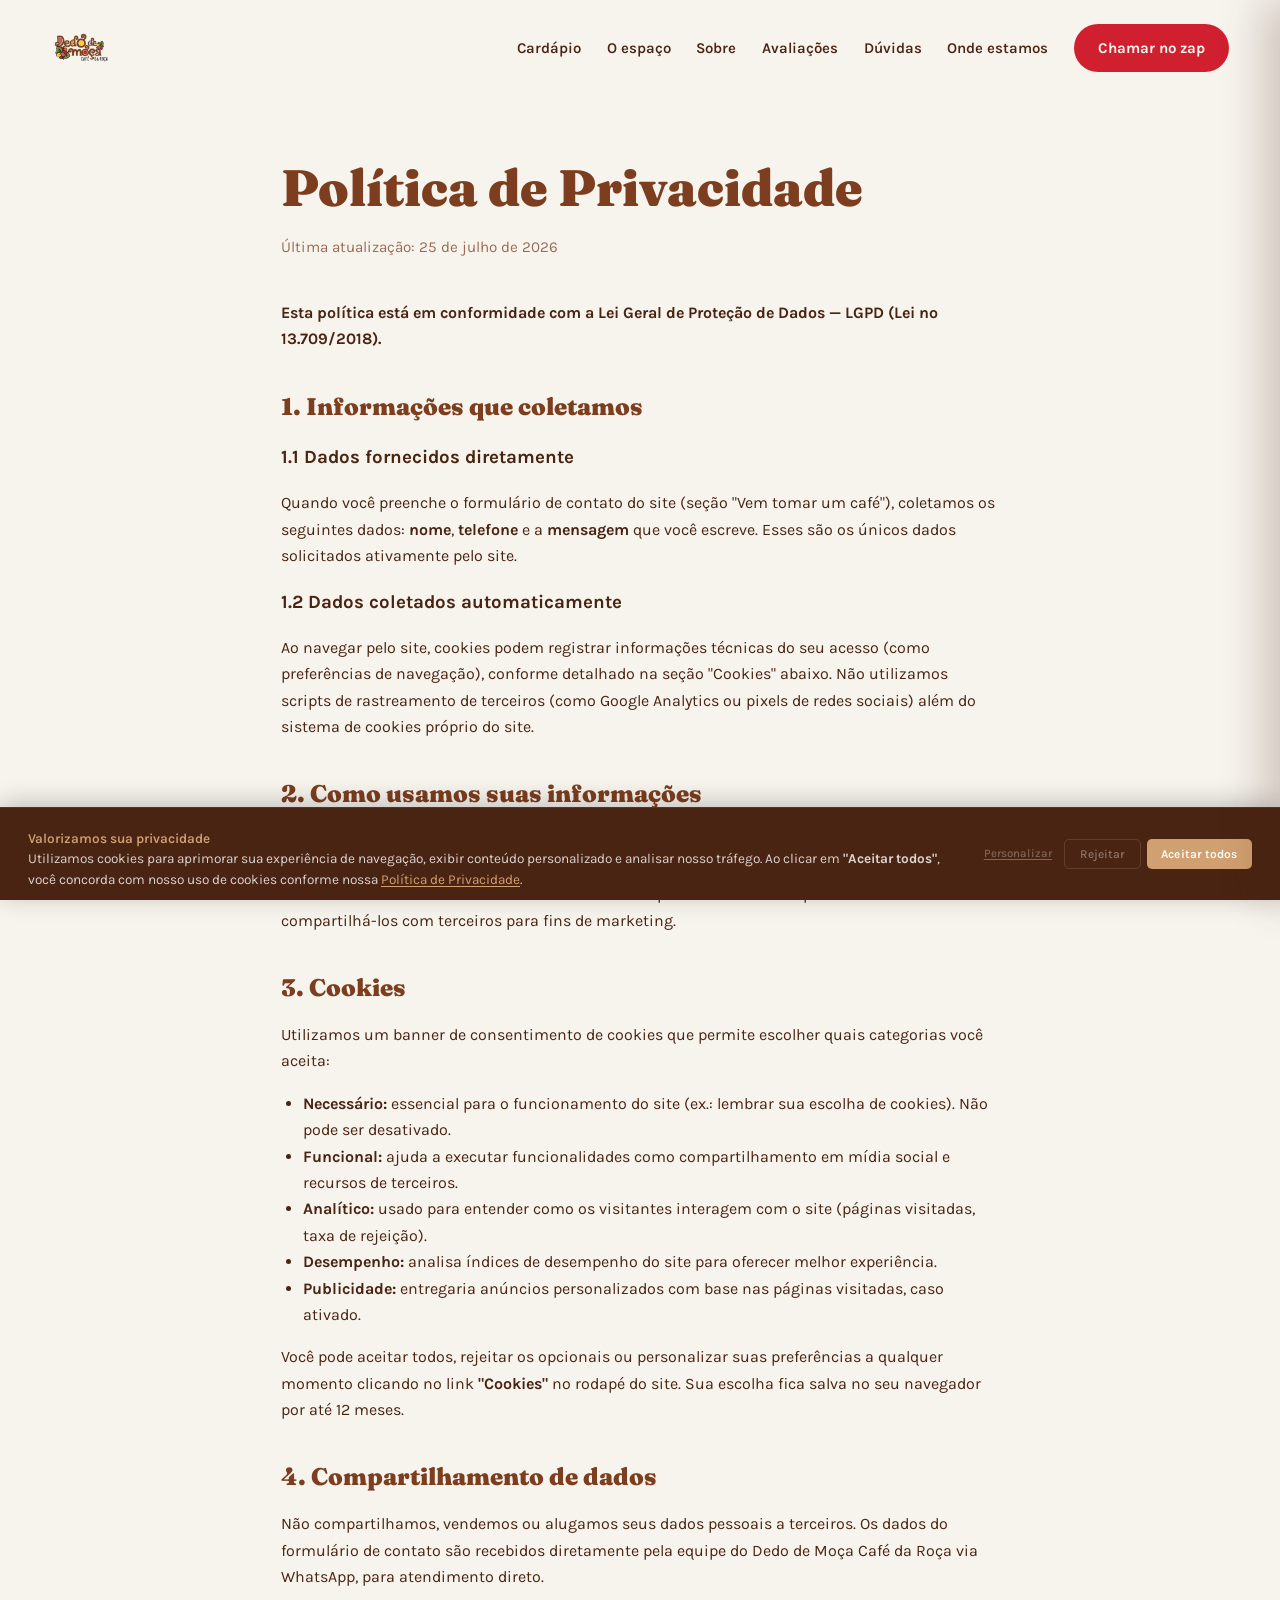
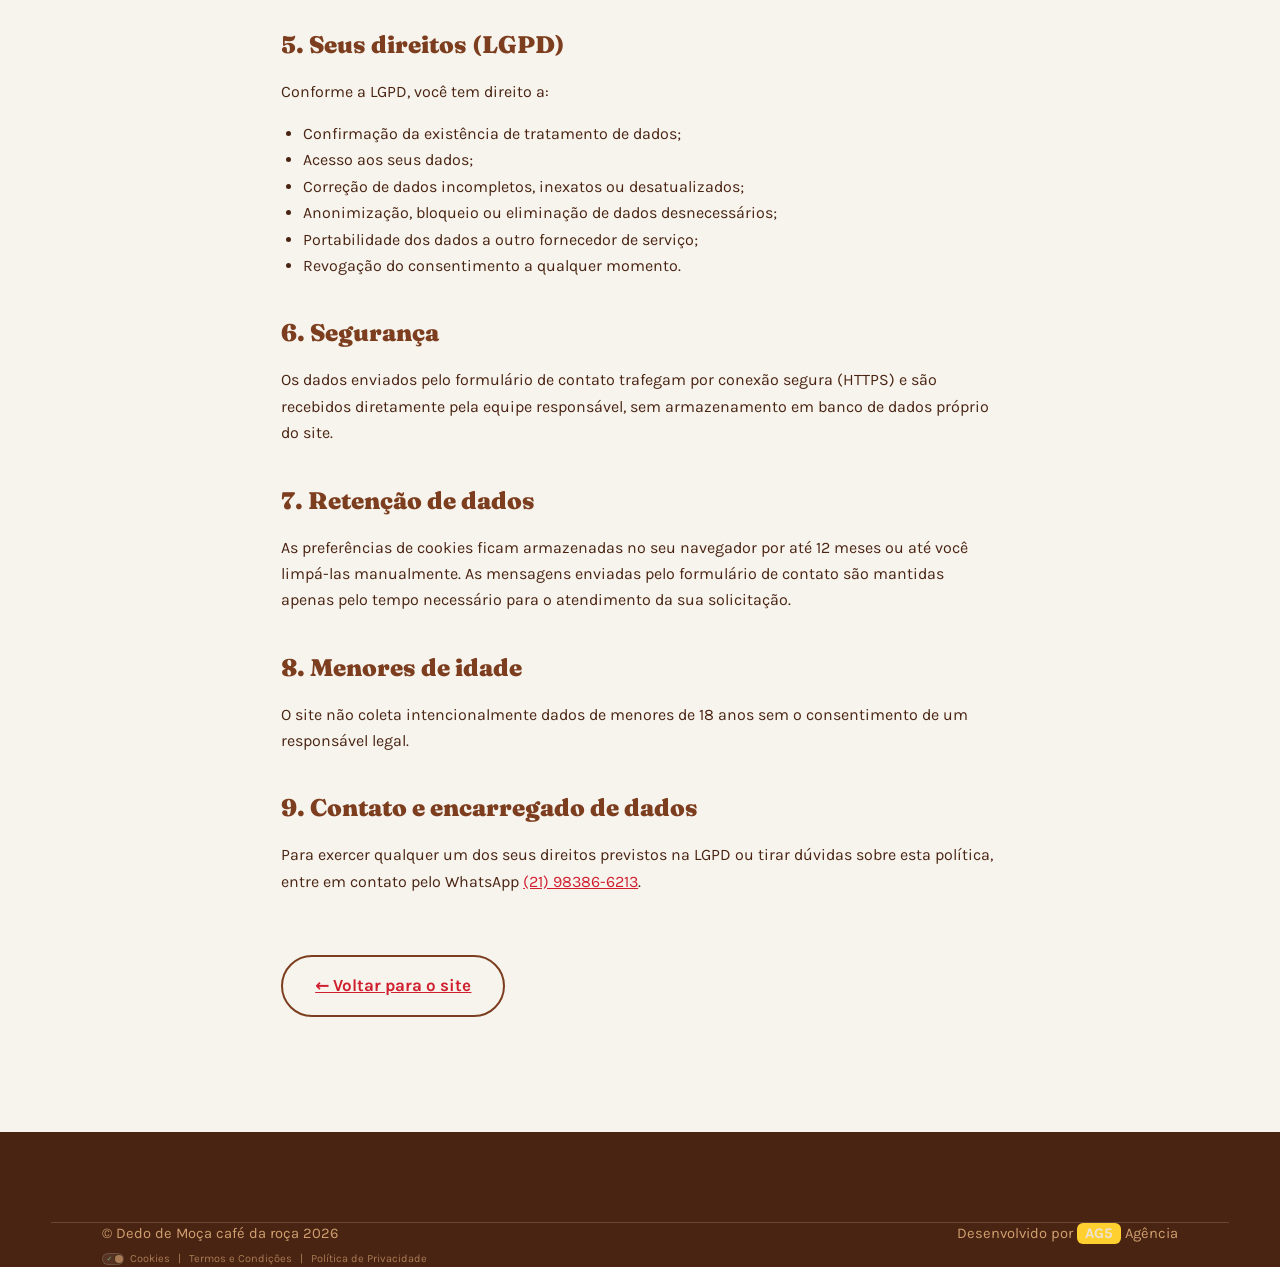
==== politica-de-privacidade.html @ 10dc5d1a "Adicionar cookie banner, paginas legais, ajustar rodape e mensagens WhatsApp - Cookie banner LGPD (c" ====
<!DOCTYPE html>
<html lang="pt-BR">
<head>
<meta charset="utf-8" />
<meta name="viewport" content="width=device-width, initial-scale=1" />
<title>Política de Privacidade — Dedo de Moça Café da Roça</title>
<meta name="description" content="Política de privacidade e uso de cookies do site do Dedo de Moça Café da Roça." />
<meta name="robots" content="noindex, follow" />
<link rel="icon" href="assets/favicon-dedo-de-moca.ico" />
<link rel="preconnect" href="https://fonts.googleapis.com" />
<link rel="preconnect" href="https://fonts.gstatic.com" crossorigin />
<link href="https://fonts.googleapis.com/css2?family=Fraunces:opsz,wght@9..144,600;9..144,900&family=Karla:wght@400;600;700&family=Caprasimo&display=swap" rel="stylesheet" />
<link rel="stylesheet" href="style.css" />
<link rel="stylesheet" href="cookie-banner.css" />
<style>
  .legal{max-width:820px;margin:0 auto;padding:150px var(--sec-x) var(--sec-y)}
  .legal h1{font-family:var(--font-tit);font-weight:900;font-size:clamp(2.2rem,4vw,3.2rem);color:var(--marrom-cacau);margin:0 0 8px}
  .legal .legal__atualizado{font-size:.95rem;color:var(--marrom-cacau);opacity:.75;margin:0 0 40px}
  .legal h2{font-family:var(--font-tit);font-weight:900;font-size:1.5rem;color:var(--marrom-cacau);margin:36px 0 12px}
  .legal p,.legal li{font-size:1rem;line-height:1.65;color:var(--marrom-escuro)}
  .legal ul{padding-left:22px;margin:12px 0}
  .legal a{color:var(--vermelho-cereja);text-decoration:underline}
  .legal__voltar{display:inline-block;margin-top:44px}
</style>
</head>
<body>

<header class="nav" id="nav">
  <a class="nav__logo" href="index.html#inicio"><img src="assets/logo-dedo-de-moca-desktop.webp" alt="Dedo de Moça Café da Roça" id="navLogo" /></a>
  <nav class="nav__right">
    <div class="nav__links" id="navLinks">
      <a href="index.html#cardapio">Cardápio</a>
      <a href="index.html#espaco">O espaço</a>
      <a href="index.html#sobre">Sobre</a>
      <a href="index.html#avaliacoes">Avaliações</a>
      <a href="index.html#faq">Dúvidas</a>
      <a href="index.html#localizacao">Onde estamos</a>
    </div>
    <a class="btn btn--primary btn--sm" href="https://wa.me/5521983866213?text=Ol%C3%A1%2C%20vim%20atrav%C3%A9s%20do%20site%20e%20gostaria%20de%20fazer%20uma%20reserva%20ou%20tirar%20uma%20d%C3%BAvida." target="_blank" rel="noopener">Chamar no zap</a>
    <button class="burger" id="burger" type="button" aria-label="Abrir menu" aria-expanded="false" aria-controls="mobileMenu"><span></span></button>
  </nav>
</header>

<main class="legal">
  <h1>Política de Privacidade</h1>
  <p class="legal__atualizado">Última atualização: 25 de julho de 2026</p>
  <p><strong>Esta política está em conformidade com a Lei Geral de Proteção de Dados — LGPD (Lei nº 13.709/2018).</strong></p>

  <section>
    <h2>1. Informações que coletamos</h2>
    <h3>1.1 Dados fornecidos diretamente</h3>
    <p>Quando você preenche o formulário de contato do site (seção "Vem tomar um café"), coletamos os seguintes dados: <strong>nome</strong>, <strong>telefone</strong> e a <strong>mensagem</strong> que você escreve. Esses são os únicos dados solicitados ativamente pelo site.</p>
    <h3>1.2 Dados coletados automaticamente</h3>
    <p>Ao navegar pelo site, cookies podem registrar informações técnicas do seu acesso (como preferências de navegação), conforme detalhado na seção "Cookies" abaixo. Não utilizamos scripts de rastreamento de terceiros (como Google Analytics ou pixels de redes sociais) além do sistema de cookies próprio do site.</p>
  </section>

  <section>
    <h2>2. Como usamos suas informações</h2>
    <p>Os dados do formulário de contato são usados exclusivamente para responder à sua solicitação pelo WhatsApp — por exemplo, para confirmar reservas de grupo, tirar dúvidas sobre o cardápio ou o funcionamento da casa. Não usamos seus dados para enviar e-mails promocionais ou compartilhá-los com terceiros para fins de marketing.</p>
  </section>

  <section>
    <h2>3. Cookies</h2>
    <p>Utilizamos um banner de consentimento de cookies que permite escolher quais categorias você aceita:</p>
    <ul>
      <li><strong>Necessário:</strong> essencial para o funcionamento do site (ex.: lembrar sua escolha de cookies). Não pode ser desativado.</li>
      <li><strong>Funcional:</strong> ajuda a executar funcionalidades como compartilhamento em mídia social e recursos de terceiros.</li>
      <li><strong>Analítico:</strong> usado para entender como os visitantes interagem com o site (páginas visitadas, taxa de rejeição).</li>
      <li><strong>Desempenho:</strong> analisa índices de desempenho do site para oferecer melhor experiência.</li>
      <li><strong>Publicidade:</strong> entregaria anúncios personalizados com base nas páginas visitadas, caso ativado.</li>
    </ul>
    <p>Você pode aceitar todos, rejeitar os opcionais ou personalizar suas preferências a qualquer momento clicando no link <strong>"Cookies"</strong> no rodapé do site. Sua escolha fica salva no seu navegador por até 12 meses.</p>
  </section>

  <section>
    <h2>4. Compartilhamento de dados</h2>
    <p>Não compartilhamos, vendemos ou alugamos seus dados pessoais a terceiros. Os dados do formulário de contato são recebidos diretamente pela equipe do Dedo de Moça Café da Roça via WhatsApp, para atendimento direto.</p>
  </section>

  <section>
    <h2>5. Seus direitos (LGPD)</h2>
    <p>Conforme a LGPD, você tem direito a:</p>
    <ul>
      <li>Confirmação da existência de tratamento de dados;</li>
      <li>Acesso aos seus dados;</li>
      <li>Correção de dados incompletos, inexatos ou desatualizados;</li>
      <li>Anonimização, bloqueio ou eliminação de dados desnecessários;</li>
      <li>Portabilidade dos dados a outro fornecedor de serviço;</li>
      <li>Revogação do consentimento a qualquer momento.</li>
    </ul>
  </section>

  <section>
    <h2>6. Segurança</h2>
    <p>Os dados enviados pelo formulário de contato trafegam por conexão segura (HTTPS) e são recebidos diretamente pela equipe responsável, sem armazenamento em banco de dados próprio do site.</p>
  </section>

  <section>
    <h2>7. Retenção de dados</h2>
    <p>As preferências de cookies ficam armazenadas no seu navegador por até 12 meses ou até você limpá-las manualmente. As mensagens enviadas pelo formulário de contato são mantidas apenas pelo tempo necessário para o atendimento da sua solicitação.</p>
  </section>

  <section>
    <h2>8. Menores de idade</h2>
    <p>O site não coleta intencionalmente dados de menores de 18 anos sem o consentimento de um responsável legal.</p>
  </section>

  <section>
    <h2>9. Contato e encarregado de dados</h2>
    <p>Para exercer qualquer um dos seus direitos previstos na LGPD ou tirar dúvidas sobre esta política, entre em contato pelo WhatsApp <a href="https://wa.me/5521983866213?text=Ol%C3%A1%2C%20vim%20atrav%C3%A9s%20do%20site%20e%20gostaria%20de%20tirar%20uma%20d%C3%BAvida%20sobre%20a%20pol%C3%ADtica%20de%20privacidade." target="_blank" rel="noopener">(21) 98386-6213</a>.</p>
  </section>

  <a class="btn btn--ghost legal__voltar" href="index.html">← Voltar para o site</a>
</main>

<div class="drawer-overlay" id="drawerOverlay"></div>
<div class="drawer" id="mobileMenu" role="dialog" aria-modal="true" aria-label="Menu de navegação">
  <div class="drawer__head">
    <img class="drawer__logo" src="assets/logo-dedo-de-moca-desktop.webp" alt="Dedo de Moça Café da Roça" />
    <button class="drawer__close" id="drawerClose" type="button" aria-label="Fechar menu"><span></span><span></span></button>
  </div>
  <nav class="drawer__links">
    <a href="index.html#cardapio">Cardápio</a>
    <a href="index.html#espaco">O espaço</a>
    <a href="index.html#sobre">Sobre</a>
    <a href="index.html#avaliacoes">Avaliações</a>
    <a href="index.html#faq">Dúvidas</a>
    <a href="index.html#localizacao">Onde estamos</a>
  </nav>
  <a class="btn btn--primary drawer__cta" href="https://wa.me/5521983866213?text=Ol%C3%A1%2C%20vim%20atrav%C3%A9s%20do%20site%20e%20gostaria%20de%20fazer%20uma%20reserva%20ou%20tirar%20uma%20d%C3%BAvida." target="_blank" rel="noopener">Chamar no zap</a>
</div>

<footer class="rodape">
  <div class="creditos" style="max-width:1280px;margin:0 auto;padding:0 var(--sec-x)">
    <span>
      © Dedo de Moça café da roça 2026
      <div class="footer-legal-links" style="margin-top: 6px; font-size: 11px; opacity: 0.7; display:flex; align-items:center; flex-wrap:wrap;">
        <a href="#" id="ck-prefs-link" style="text-decoration:none; color:inherit; display:inline-flex; align-items:center; gap:6px;">
          <span id="cookie-toggle" class="active" style="display:inline-flex; align-items:center; width:22px; height:12px; background:rgba(255,255,255,0.1); border-radius:10px; padding:2px; border:1px solid rgba(255,255,255,0.2); position:relative; font-size:7px; font-weight:bold;">
            <span style="color:#86EFAC; margin-left:1px;">✓</span>
            <span style="color:#FCA5A5; margin-left:auto; margin-right:1px;">✕</span>
            <span id="cookie-toggle-dot" style="position:absolute; width:8px; height:8px; border-radius:50%; box-shadow:0 0 5px rgba(0,0,0,0.3);"></span>
          </span>
          Cookies
        </a>
        <span style="margin: 0 8px;">|</span>
        <a href="termos-e-condicoes.html" style="text-decoration: none; color: inherit;">Termos e Condições</a>
        <span style="margin: 0 8px;">|</span>
        <a href="politica-de-privacidade.html" style="text-decoration: none; color: inherit;">Política de Privacidade</a>
      </div>
    </span>
    <span>Desenvolvido por <a class="ag5" href="https://www.ag5agencia.com.br" target="_blank" rel="noopener">AG5</a> Agência</span>
  </div>
</footer>

<div id="ck-banner" class="ck-banner" role="dialog" aria-modal="true" aria-label="Aviso de cookies" aria-live="polite" aria-hidden="true">
    <div class="ck-banner__inner">
        <div class="ck-banner__content">
            <h2 class="ck-banner__title">Valorizamos sua privacidade</h2>
            <p class="ck-banner__text">
                Utilizamos cookies para aprimorar sua experiência de navegação, exibir conteúdo
                personalizado e analisar nosso tráfego. Ao clicar em <strong>"Aceitar todos"</strong>,
                você concorda com nosso uso de cookies conforme nossa
                <a href="politica-de-privacidade.html" class="ck-banner__link">Política de Privacidade</a>.
            </p>
        </div>
        <div class="ck-banner__actions">
            <button id="ck-customize" class="ck-btn ck-btn--ghost">Personalizar</button>
            <button id="ck-reject" class="ck-btn ck-btn--outline">Rejeitar</button>
            <button id="ck-accept-all" class="ck-btn ck-btn--primary">Aceitar todos</button>
        </div>
    </div>
</div>

<div id="ck-modal" class="ck-modal" role="dialog" aria-modal="true" aria-label="Personalizar preferências de cookies" aria-hidden="true">
    <div class="ck-modal__overlay" id="ck-modal-overlay"></div>
    <div class="ck-modal__box">

        <div class="ck-modal__header">
            <h2 class="ck-modal__title">Personalizar preferências de consentimento</h2>
            <button class="ck-modal__close" id="ck-modal-close" aria-label="Fechar modal">
                <svg width="18" height="18" viewBox="0 0 24 24" fill="none" aria-hidden="true">
                    <path d="M18 6L6 18M6 6l12 12" stroke="currentColor" stroke-width="2" stroke-linecap="round" stroke-linejoin="round" />
                </svg>
            </button>
        </div>

        <div class="ck-modal__body">
            <p class="ck-modal__intro">
                Utilizamos cookies para ajudar você a navegar com eficiência e executar certas funções.
                Os cookies classificados como <strong>"Necessário"</strong> são essenciais para o
                funcionamento básico do site e não podem ser desativados.
            </p>

            <div class="ck-category">
                <div class="ck-category__header">
                    <div class="ck-category__info">
                        <h3 class="ck-category__name">Necessário</h3>
                        <p class="ck-category__desc">
                            Essenciais para o funcionamento do site. Não armazenam dados pessoalmente identificáveis.
                        </p>
                    </div>
                    <span class="ck-category__badge">Sempre ativo</span>
                </div>
            </div>

            <div class="ck-category">
                <div class="ck-category__header">
                    <div class="ck-category__info">
                        <h3 class="ck-category__name">Funcional</h3>
                        <p class="ck-category__desc">
                            Ajudam a executar funcionalidades como compartilhamento em mídia social e recursos de terceiros.
                        </p>
                    </div>
                    <label class="ck-toggle" aria-label="Ativar cookies funcionais">
                        <input type="checkbox" id="ck-functional" name="functional">
                        <span class="ck-toggle__slider"></span>
                    </label>
                </div>
            </div>

            <div class="ck-category">
                <div class="ck-category__header">
                    <div class="ck-category__info">
                        <h3 class="ck-category__name">Analítico</h3>
                        <p class="ck-category__desc">
                            Usados para entender como os visitantes interagem com o site (visitantes, taxa de rejeição, etc.).
                        </p>
                    </div>
                    <label class="ck-toggle" aria-label="Ativar cookies analíticos">
                        <input type="checkbox" id="ck-analytics" name="analytics">
                        <span class="ck-toggle__slider"></span>
                    </label>
                </div>
            </div>

            <div class="ck-category">
                <div class="ck-category__header">
                    <div class="ck-category__info">
                        <h3 class="ck-category__name">Desempenho</h3>
                        <p class="ck-category__desc">
                            Analisam índices de desempenho do site para oferecer melhor experiência ao visitante.
                        </p>
                    </div>
                    <label class="ck-toggle" aria-label="Ativar cookies de desempenho">
                        <input type="checkbox" id="ck-performance" name="performance">
                        <span class="ck-toggle__slider"></span>
                    </label>
                </div>
            </div>

            <div class="ck-category">
                <div class="ck-category__header">
                    <div class="ck-category__info">
                        <h3 class="ck-category__name">Publicidade</h3>
                        <p class="ck-category__desc">
                            Entregam anúncios personalizados com base nas páginas visitadas anteriormente.
                        </p>
                    </div>
                    <label class="ck-toggle" aria-label="Ativar cookies de publicidade">
                        <input type="checkbox" id="ck-advertising" name="advertising">
                        <span class="ck-toggle__slider"></span>
                    </label>
                </div>
            </div>

        </div>

        <div class="ck-modal__footer">
            <button id="ck-modal-reject" class="ck-btn ck-btn--outline">Rejeitar</button>
            <button id="ck-modal-save" class="ck-btn ck-btn--ghost">Salvar Preferências</button>
            <button id="ck-modal-accept-all" class="ck-btn ck-btn--primary">Aceitar todos</button>
        </div>

    </div>
</div>

<script src="script.js"></script>
<script src="cookie-banner.js" defer></script>
</body>
</html>
---- style.css ----
/* ============================================================
   Dedo de Moça Café da Roça — Roça Editorial Colorida
   AG5 Agência · 2026
   ============================================================ */

:root{
  --marrom-cacau:#7C3E1E;
  --marrom-escuro:#4A2412;
  --caramelo:#D0A070;
  --amarelo-milho:#FFD030;
  --vermelho-cereja:#D02030;
  --verde-folha:#7E9440;
  --laranja-terra:#F08020;
  --creme:#F7F4EE;
  --areia:#EDE3D4;

  --font-tit:"Fraunces",Georgia,serif;
  --font-corpo:"Karla",system-ui,-apple-system,sans-serif;
  --font-display:"Caprasimo",Georgia,serif;

  --sec-y:clamp(70px,9vw,130px);
  --sec-x:clamp(20px,4vw,56px);
  --r-lg:32px;
  --r-md:28px;
  --r-sm:24px;
  --ease-out-quint:cubic-bezier(.22,1,.36,1);
  --ease-inout:cubic-bezier(.76,0,.24,1);
  --ease-back:cubic-bezier(.34,1.56,.64,1);
}

*,*::before,*::after{box-sizing:border-box}
html{scroll-behavior:smooth}
body{
  margin:0;background:var(--creme);color:var(--marrom-escuro);
  font-family:var(--font-corpo);font-size:16px;line-height:1.5;
  -webkit-font-smoothing:antialiased;overflow-x:hidden;
}
body.no-scroll{overflow:hidden}
img{max-width:100%;display:block}
a{color:var(--marrom-cacau);text-decoration:none;transition:color .2s ease}
a:hover{color:var(--vermelho-cereja)}
.wrap{max-width:1280px;margin:0 auto}

/* ---------- tipografia utilitária ---------- */
.kicker{margin:0 0 14px;font-size:14px;font-weight:700;letter-spacing:.22em;text-transform:uppercase}
.kicker--verde{color:var(--verde-folha)}
.kicker--vermelho{color:var(--vermelho-cereja)}
.kicker--amarelo{color:var(--amarelo-milho)}
.h2{font-family:var(--font-tit);font-weight:900;font-size:clamp(2.3rem,4.5vw,4.2rem);line-height:1.02;letter-spacing:-.02em;color:var(--marrom-cacau);margin:0;text-wrap:pretty}
.display{font-family:var(--font-display)}
.nota{margin:26px 0 0;font-size:.95rem;color:var(--marrom-cacau);opacity:.75}

/* ---------- botões ---------- */
.btn{display:inline-block;border:none;cursor:pointer;font-weight:700;font-size:17px;
  padding:18px 34px;border-radius:999px;transition:background .26s ease-out,transform .26s ease-out,box-shadow .26s ease-out,color .26s ease-out}
.btn--sm{padding:13px 24px;font-size:15px}
.btn--primary{background:var(--vermelho-cereja);color:var(--creme)}
.btn--primary:hover{background:var(--marrom-cacau);color:var(--creme);transform:translateY(-3px);box-shadow:0 10px 22px rgba(208,32,48,.28)}
.btn--ghost{background:transparent;color:var(--marrom-cacau);border:2px solid var(--marrom-cacau);padding:16px 32px}
.btn--ghost:hover{background:var(--marrom-cacau);color:var(--creme);transform:translateY(-3px)}

/* ---------- navbar ---------- */
.nav{position:fixed;inset:0 0 auto;z-index:90;height:96px;display:flex;align-items:center;
  justify-content:space-between;padding:0 var(--sec-x);background:transparent;
  transition:height .32s ease-out,background .32s ease-out,box-shadow .32s ease-out}
.nav.is-scrolled{height:68px;background:rgba(247,244,238,.94);backdrop-filter:blur(12px);box-shadow:0 4px 24px rgba(74,36,18,.10)}
.nav__logo img{height:62px;width:auto;transition:height .32s ease-out}
.nav.is-scrolled .nav__logo img{height:44px}
.nav__right,.nav__links{display:flex;align-items:center;gap:clamp(14px,2vw,30px)}
.nav__links a{font-size:15px;font-weight:600;color:var(--marrom-escuro)}
.nav__links a:hover{color:var(--vermelho-cereja)}
.burger{display:none;width:46px;height:46px;border-radius:14px;border:2px solid var(--marrom-cacau);
  background:var(--creme);box-shadow:0 2px 10px rgba(74,36,18,.14);cursor:pointer;padding:0;place-items:center}
.burger span{display:block;width:20px;height:2px;background:var(--marrom-cacau);box-shadow:0 -6px 0 var(--marrom-cacau),0 6px 0 var(--marrom-cacau)}
.drawer-overlay{position:fixed;inset:0;z-index:9998;background:rgba(74,36,18,.55);opacity:0;pointer-events:none;
  transition:opacity .32s var(--ease-inout)}
.drawer-overlay.is-open{opacity:1;pointer-events:auto}
.drawer{position:fixed;z-index:9999;top:0;right:0;bottom:0;width:min(360px,84vw);display:flex;flex-direction:column;
  background:var(--creme);box-shadow:-18px 0 40px rgba(74,36,18,.22);
  transform:translateX(100%);transition:transform .38s var(--ease-inout);padding:26px 0 34px}
.drawer.is-open{transform:translateX(0)}
.drawer__head{display:flex;align-items:center;justify-content:space-between;padding:0 24px 22px;border-bottom:1px solid var(--areia)}
.drawer__logo{height:48px;width:auto}
.drawer__close{width:44px;height:44px;border-radius:14px;border:2px solid var(--marrom-cacau);background:transparent;
  cursor:pointer;padding:0;display:grid;place-items:center;position:relative;flex:0 0 auto}
.drawer__close span{position:absolute;width:20px;height:2px;background:var(--marrom-cacau)}
.drawer__close span:first-child{transform:rotate(45deg)}
.drawer__close span:last-child{transform:rotate(-45deg)}
.drawer__links{display:flex;flex-direction:column;padding:8px 0;overflow-y:auto}
.drawer__links a{padding:18px 24px;font-weight:700;font-size:1.1rem;color:var(--marrom-escuro);opacity:.82;
  border-bottom:1px solid var(--areia);transition:opacity .2s ease,color .2s ease}
.drawer__links a:hover{opacity:1;color:var(--vermelho-cereja)}
.drawer__cta{margin:22px 24px 0;text-align:center}

/* ---------- hero ---------- */
.hero{position:relative;background:var(--creme);padding:150px var(--sec-x) 60px;min-height:min(100vh,900px);display:flex;align-items:center;overflow:hidden}
.hero__inner{position:relative;display:flex;gap:clamp(24px,4vw,64px);align-items:center;max-width:1440px;width:100%;margin:0 auto;flex-wrap:wrap}
.hero__text{flex:1 1 540px;min-width:300px}
.hero__title{font-family:var(--font-tit);font-weight:900;font-size:clamp(3rem,6.5vw,6.5rem);
  line-height:.96;letter-spacing:-.02em;color:var(--marrom-cacau);margin:0}
.line-wrap{display:block;overflow:hidden}
.line{display:block;transform:translateY(110%);clip-path:inset(0 0 100% 0);
  transition:transform .8s var(--ease-out-quint),clip-path .8s var(--ease-out-quint)}
.is-in .line{transform:translateY(0);clip-path:inset(0 0 0 0)}
.line-wrap:nth-child(2) .line{transition-delay:.12s}
.mask-word{position:relative;display:inline-block;padding:0 .12em}
.mask-word__bg{position:absolute;inset:.06em 0 .02em;background:var(--amarelo-milho);border-radius:8px;
  transform:scaleX(0);transform-origin:left center;z-index:0;transition:transform .9s var(--ease-inout) .25s}
.is-in .mask-word__bg{transform:scaleX(1)}
.mask-word__txt{position:relative;z-index:1}
.hero__sub{font-size:clamp(1.1rem,1.4vw,1.35rem);line-height:1.6;max-width:580px;margin:30px 0 0;text-wrap:pretty}
.hero__cta{display:flex;gap:16px;flex-wrap:wrap;margin-top:38px}
.hero__facts{display:flex;gap:26px;flex-wrap:wrap;margin-top:38px;font-size:15.5px;font-weight:600;color:var(--marrom-cacau)}
.hero__facts .dot{color:var(--caramelo)}
.hero__media-wrap{flex:0 1 42%;min-width:280px;display:flex;justify-content:center}
.hero__media{position:relative;width:min(440px,100%);aspect-ratio:9/14;border:10px solid var(--caramelo);
  border-radius:50% 50% 24px 24px/30% 30% 24px 24px;overflow:hidden;box-shadow:0 28px 60px rgba(74,36,18,.22);
  transform:scale(.92);opacity:0;will-change:transform,opacity;
  transition:transform 1.1s cubic-bezier(.16,1,.3,1) .4s,opacity 1.1s cubic-bezier(.16,1,.3,1) .4s}
.hero__media.is-in{transform:scale(1);opacity:1}
.hero__media img,.hero__media video{width:100%;height:100%;object-fit:cover}
.confete{position:absolute;display:block;animation:flutuar 6s ease-in-out infinite}
.confete--1{top:120px;left:-40px;width:190px;height:190px;border-radius:60% 40% 55% 45%;background:var(--verde-folha);opacity:.12}
.confete--2{bottom:40px;left:44%;width:120px;height:120px;border-radius:50%;background:var(--laranja-terra);opacity:.1;animation-duration:7s;animation-delay:1.2s}
.confete--3{top:60px;right:30%;width:90px;height:90px;border-radius:65% 35% 50% 50%;background:var(--amarelo-milho);opacity:.22;animation-duration:8s;animation-delay:.6s}
@keyframes flutuar{0%,100%{transform:translateY(0)}50%{transform:translateY(-14px)}}

/* ---------- barra de palavras ---------- */
.wordbar{background:var(--vermelho-cereja);overflow:hidden;padding:18px 0;border-top:4px solid var(--marrom-cacau);border-bottom:4px solid var(--marrom-cacau)}
.wordbar__track{display:flex;width:max-content;animation:desliza-esq 26s linear infinite}
.wordbar__track span{font-family:var(--font-display);font-size:clamp(1.4rem,2.4vw,2.1rem);color:var(--creme);white-space:nowrap;padding-right:28px}
@keyframes desliza-esq{from{transform:translateX(0)}to{transform:translateX(-50%)}}
@keyframes desliza-dir{from{transform:translateX(-50%)}to{transform:translateX(0)}}

/* ---------- dor e solução ---------- */
.dor{background:var(--areia);padding:var(--sec-y) var(--sec-x)}
.dor__inner{max-width:1180px;margin:0 auto;display:flex;gap:clamp(30px,5vw,80px);flex-wrap:wrap;align-items:flex-start}
.dor__head{flex:1 1 420px}
.dor__cards{flex:1 1 380px;display:flex;flex-direction:column;gap:16px}
.dor__card{background:var(--creme);border-radius:var(--r-md);padding:26px 30px;font-size:1.05rem;line-height:1.55}
.dor__card--tilt{transform:rotate(-1.5deg)}
.dor__card--solid{background:var(--marrom-cacau);color:var(--creme);padding:30px 32px;font-size:1.15rem;font-weight:600}
.dor__img{width:100%;height:220px;object-fit:cover;border-radius:calc(var(--r-md) - 4px);margin-bottom:1.2rem}

/* ---------- cardápio / bento ---------- */
.cardapio{background:var(--creme);padding:var(--sec-y) var(--sec-x)}
.sec-head{display:flex;justify-content:space-between;align-items:flex-end;gap:30px;flex-wrap:wrap;margin-bottom:46px}
.sec-head__p{max-width:380px;font-size:1.02rem;line-height:1.55;margin:0}
.bento{display:grid;grid-template-columns:repeat(12,1fr);grid-auto-rows:195px;gap:20px}
.bento__card{position:relative;border-radius:var(--r-md);overflow:hidden;background:var(--areia)}
.bento__card img{position:absolute;inset:0;width:100%;height:100%;object-fit:cover;transition:transform .6s var(--ease-out-quint)}
.bento__card:hover img{transform:scale(1.05)}
.scrim{position:absolute;inset:0;background:linear-gradient(to top,rgba(74,36,18,.82) 0%,rgba(74,36,18,0) 60%)}
.scrim--side{background:linear-gradient(to right,rgba(74,36,18,.85) 20%,rgba(74,36,18,.15) 100%)}
.bento__body{position:absolute;left:30px;right:30px;bottom:26px;color:var(--creme)}
.bento__body h3{font-family:var(--font-tit);font-weight:900;font-size:clamp(1.7rem,2.4vw,2.4rem);margin:0 0 8px}
.bento__body h3.h3--sm{font-size:1.5rem;margin:0}
.bento__body h3.h3--md{font-size:1.7rem;margin:0 0 6px}
.bento__body p{margin:0;font-size:1rem;line-height:1.5;max-width:460px}
.bento__body--side{position:relative;left:auto;right:auto;bottom:auto;padding:0 34px;align-self:center}
.selo{position:absolute;top:22px;left:22px;width:54px;height:54px;border-radius:50%;display:grid;place-items:center;
  font-family:var(--font-display);font-size:1.4rem;z-index:2;transform:rotate(-18deg) scale(0);
  transition:transform .5s var(--ease-back) .2s}
.selo--sm{width:46px;height:46px;font-size:1.2rem;top:18px;left:18px}
.selo--right{left:auto;right:26px}
.selo--amarelo{background:var(--amarelo-milho);color:var(--marrom-escuro)}
.selo--verde{background:var(--verde-folha);color:var(--creme)}
.selo--vermelho{background:var(--vermelho-cereja);color:var(--creme)}
.selo--laranja{background:var(--laranja-terra);color:var(--creme)}
.is-in .selo{transform:rotate(0) scale(1)}
.bento__card--a{grid-column:span 6;grid-row:span 2}
.bento__card--b{grid-column:span 3}
.bento__card--c{grid-column:span 3;grid-row:span 2}
.bento__card--d{grid-column:span 3}
.bento__card--e{grid-column:span 6;background:var(--vermelho-cereja);padding:34px 38px;display:flex;flex-direction:column;justify-content:center}
.bento__card--e h3{font-family:var(--font-display);font-size:clamp(1.8rem,3vw,2.7rem);color:var(--amarelo-milho);margin:0 0 12px;line-height:1.05}
.bento__card--e p{margin:0;color:var(--creme);font-size:1.05rem;line-height:1.5;max-width:420px}
.bento__card--f{grid-column:span 6;display:flex;align-items:center}

/* ---------- espaço ---------- */
.espaco{background:var(--areia);padding:var(--sec-y) var(--sec-x);overflow:hidden}
.espaco__head{max-width:720px;margin-bottom:50px}
.espaco__head p:last-child{font-size:1.08rem;line-height:1.55;margin:18px 0 0;max-width:560px}
.espaco__grid{display:grid;grid-template-columns:repeat(3,1fr);gap:20px;align-items:start}
.espaco__fig{margin:0;border-radius:var(--r-md);overflow:hidden;background:var(--caramelo);will-change:transform}
.espaco__fig img{width:100%;height:100%;object-fit:cover}
.espaco__fig--tall{height:520px}
.espaco__fig--mid{height:440px}
.espaco__fig--short{height:300px}
.espaco__fig--short img{object-position:center 30%}
.espaco__col{display:flex;flex-direction:column;gap:20px}
.espaco__stat{background:var(--amarelo-milho);border-radius:var(--r-md);padding:28px;height:200px;display:flex;flex-direction:column;justify-content:center}
.espaco__stat .display{font-size:2.4rem;color:var(--marrom-cacau);margin:0;line-height:1}
.espaco__stat p:last-child{margin:8px 0 0;font-weight:600}

/* ---------- sobre ---------- */
.sobre{position:relative;height:88vh;min-height:640px;overflow:hidden;background:var(--marrom-escuro)}
.sobre__foto{position:absolute;inset:0;width:100%;height:100%;object-fit:cover;object-position:center 38%;
  clip-path:inset(0 0 0 100%);transition:clip-path 1s var(--ease-inout)}
.sobre__foto.is-in{clip-path:inset(0 0 0 0)}
.sobre__scrim{position:absolute;inset:0;background:linear-gradient(to right,rgba(74,36,18,.55) 0%,rgba(74,36,18,.05) 65%)}
.sobre__card{position:absolute;left:clamp(20px,5vw,90px);top:50%;transform:translate(-40px,-50%) rotate(-1.5deg);
  opacity:0;background:var(--creme);border-radius:var(--r-lg);padding:clamp(30px,3.4vw,48px);max-width:520px;
  box-shadow:0 30px 70px rgba(74,36,18,.32);
  transition:transform .75s var(--ease-out-quint) .35s,opacity .75s ease .35s}
.sobre__card.is-in{transform:translate(0,-50%) rotate(-1.5deg);opacity:1}
.sobre__card h2{font-family:var(--font-tit);font-weight:900;font-size:clamp(2rem,3.4vw,3.2rem);line-height:1.02;
  letter-spacing:-.02em;color:var(--marrom-cacau);margin:0 0 18px}
.sobre__card p{font-size:1.05rem;line-height:1.6;margin:0 0 14px}
.sobre__card p:last-child{margin-bottom:0}
.sobre__selo{position:absolute;right:clamp(20px,5vw,80px);bottom:clamp(30px,6vw,80px);width:168px;height:168px;
  border-radius:50%;background:var(--caramelo);color:var(--marrom-escuro);display:grid;place-items:center;
  text-align:center;padding:18px;font-weight:700;line-height:1.25;box-shadow:0 18px 40px rgba(74,36,18,.35);transform:rotate(-6deg)}

/* ---------- avaliações google ---------- */
.google{background:var(--creme);padding:var(--sec-y) var(--sec-x) 40px}
.google__inner{max-width:1080px;margin:0 auto;display:flex;gap:clamp(30px,5vw,70px);align-items:center;justify-content:center;flex-wrap:wrap}
.google__nota{display:flex;flex-direction:column;align-items:center;text-align:center}
.nota-num{font-family:var(--font-tit);font-weight:900;font-size:clamp(3.4rem,8vw,5rem);color:var(--marrom-cacau);line-height:1}
.estrelas{display:flex;gap:6px;margin-top:14px}
.estrelas span{font-size:26px;color:var(--amarelo-milho);transform:scale(0);opacity:0;
  transition:transform .38s var(--ease-back),opacity .38s ease}
.estrelas span.is-in{transform:scale(1);opacity:1}
.google__label{margin:14px 0 0;font-weight:700;letter-spacing:.04em}
.google__txt{max-width:460px}
.google__txt h2{font-family:var(--font-tit);font-weight:900;font-size:clamp(1.9rem,3.2vw,2.8rem);line-height:1.05;color:var(--marrom-cacau);margin:0 0 14px}
.google__txt p{font-size:1.05rem;line-height:1.55;margin:0}

/* ---------- depoimentos ---------- */
.depo{background:var(--creme);padding:20px 0 var(--sec-y);overflow:hidden}
.depo__row{display:flex;width:max-content;gap:20px;padding:0 10px 20px}
.depo__row--1{animation:desliza-esq 48s linear infinite}
.depo__row--2{animation:desliza-dir 62s linear infinite}
.depo__row:hover{animation-play-state:paused}
.depo__card{width:380px;background:var(--areia);border-radius:var(--r-md);padding:30px 32px}
.depo__aspas{font-family:var(--font-display);font-size:4rem;color:var(--caramelo);margin:-18px 0;line-height:1}
.depo__txt{font-size:1.02rem;line-height:1.55;margin:0 0 18px}
.depo__nome{margin:0;font-weight:700;color:var(--marrom-cacau)}
.depo__estrelas{margin:6px 0 0;color:var(--amarelo-milho);letter-spacing:3px}

/* ---------- faq ---------- */
.faq{background:var(--areia);padding:var(--sec-y) var(--sec-x)}
.faq__inner{max-width:1080px;margin:0 auto;display:flex;gap:clamp(30px,5vw,70px);flex-wrap:wrap;align-items:flex-start}
.faq__head{flex:0 1 320px}
.faq__list{flex:1 1 480px;display:flex;flex-direction:column;gap:12px}
.faq__item{background:var(--creme);border-radius:var(--r-sm);overflow:hidden}
.faq__btn{width:100%;background:none;border:none;text-align:left;padding:24px 28px;display:flex;
  justify-content:space-between;align-items:center;gap:20px;cursor:pointer;
  font-family:var(--font-tit);font-size:1.1rem;font-weight:700;color:var(--marrom-cacau)}
.faq__icone{font-size:1.6rem;color:var(--vermelho-cereja);line-height:1;transition:transform .38s cubic-bezier(.4,0,.2,1)}
.faq__item.is-open .faq__icone{transform:rotate(45deg)}
.faq__resp{height:0;overflow:hidden;transition:height .38s cubic-bezier(.4,0,.2,1)}
.faq__resp p{margin:0;padding:0 28px 26px;font-size:1.02rem;line-height:1.6}

/* ---------- localização ---------- */
.local{background:var(--creme);padding:var(--sec-y) var(--sec-x)}
.local__grid{max-width:1280px;margin:0 auto;display:grid;grid-template-columns:repeat(auto-fit,minmax(320px,1fr));gap:clamp(24px,3vw,48px)}
.local__p{font-size:1.08rem;line-height:1.6;margin:22px 0 28px;max-width:420px}
.local__contatos{display:flex;flex-direction:column;gap:10px;margin-top:30px;font-size:1.02rem;font-weight:600}
.local__contatos span{color:var(--marrom-cacau)}
.local__mapa{min-height:420px;border-radius:var(--r-lg);overflow:hidden;border:8px solid var(--caramelo)}
.local__mapa iframe{width:100%;height:100%;min-height:404px;border:0;display:block}

/* ---------- cta + formulário ---------- */
.cta{background:var(--marrom-cacau);padding:var(--sec-y) var(--sec-x)}
.cta__grid{max-width:1180px;margin:0 auto;display:grid;grid-template-columns:repeat(auto-fit,minmax(320px,1fr));gap:clamp(30px,4vw,64px);align-items:center}
.cta h2{font-family:var(--font-tit);font-weight:900;font-size:clamp(2.3rem,4.4vw,3.8rem);line-height:1;
  letter-spacing:-.02em;color:var(--creme);margin:0 0 20px}
.cta__p{font-size:1.08rem;line-height:1.6;color:var(--areia);margin:0;max-width:440px}
.form{background:var(--creme);border-radius:var(--r-lg);padding:clamp(26px,3vw,40px);display:flex;flex-direction:column;gap:16px}
.form label{display:flex;flex-direction:column;gap:7px;font-weight:700;font-size:.92rem;color:var(--marrom-cacau)}
.form input,.form textarea{border:2px solid var(--areia);background:#fff;border-radius:16px;padding:14px 16px;
  font-size:1rem;color:var(--marrom-escuro);outline:none;transition:border-color .2s ease}
.form input:focus,.form textarea:focus{border-color:var(--caramelo)}
.form textarea{resize:vertical}
.form .erro{display:none;color:var(--vermelho-cereja);font-size:.86rem;font-weight:600;margin-top:-10px}
.form .erro.is-visible{display:block}
.form .sucesso{display:none;margin:0;font-size:.95rem;font-weight:700;color:var(--verde-folha)}
.form .sucesso.is-visible{display:block}

/* ---------- rodapé ---------- */
.rodape{background:var(--marrom-escuro);color:var(--areia);padding:clamp(60px,7vw,90px) var(--sec-x) 0}
.rodape__grid{max-width:1280px;margin:0 auto;display:grid;grid-template-columns:repeat(auto-fit,minmax(240px,1fr));gap:40px;padding-bottom:50px}
.rodape__logo{width:120px;border-radius:50%;margin-bottom:18px}
.rodape__sobre{margin:0 0 18px;line-height:1.6;max-width:300px;color:var(--caramelo)}
.rodape__social{display:flex;flex-direction:column;gap:11px}
.rodape__tit{font-family:var(--font-tit);font-weight:900;font-size:1.3rem;color:var(--amarelo-milho);margin:0 0 16px}
.rodape__links{display:flex;flex-direction:column;gap:11px}
.rodape a{color:var(--areia)}
.rodape a:hover{color:var(--amarelo-milho)}
.rodape__obs{color:var(--caramelo)}
.creditos{max-width:1280px;margin:0 auto;border-top:1px solid rgba(237,227,212,.18);padding:22px 0 26px;
  display:flex;justify-content:space-between;gap:16px;flex-wrap:wrap;font-size:.92rem;color:var(--caramelo)}
.ag5{background:var(--amarelo-milho);color:var(--marrom-cacau);padding:2px 8px;border-radius:6px;font-weight:700}
.footer-legal-links a{transition:opacity .2s ease}
.footer-legal-links a:hover{opacity:1}

/* ---------- reveals ---------- */
[data-reveal]{opacity:0;transform:translateY(48px) scale(.97);will-change:transform,opacity;
  transition:opacity .7s ease,transform .7s var(--ease-out-quint)}
[data-reveal].is-in{opacity:1;transform:none}
.dor__card--tilt[data-reveal].is-in{transform:rotate(-1.5deg)}

/* ============================================================
   BREAKPOINTS
   ============================================================ */
@media (max-width:1280px){
  .espaco__fig--tall{height:460px}
  .espaco__fig--mid{height:400px}
}

@media (max-height:800px) and (min-width:901px){
  .hero{min-height:0;padding-top:130px}
}

@media (max-width:1024px){
  .bento{grid-template-columns:repeat(6,1fr);grid-auto-rows:180px}
  .bento__card{grid-column:span 6;grid-row:span 1}
  .bento__card--a{grid-row:span 2}
  .bento__card--b,.bento__card--d{grid-column:span 3}
  .espaco__grid{grid-template-columns:repeat(2,1fr)}
  .espaco__fig{height:380px}
  .espaco__col{flex-direction:column}
  .espaco__fig--short{height:260px}
  .espaco__stat{height:auto;min-height:180px}
}

@media (max-width:900px){
  .nav{height:74px}
  .nav.is-scrolled{height:66px}
  .nav__logo img,.nav.is-scrolled .nav__logo img{height:46px}
  .nav__links{display:none}
  .burger{display:grid}
  .hero{padding-top:120px}
  .sobre{height:auto;min-height:0;padding-bottom:40px}
  .sobre__foto{position:relative;height:340px}
  .sobre__scrim{display:none}
  .sobre__card,.sobre__card.is-in{position:relative;top:auto;left:auto;transform:rotate(-1.5deg);
    margin:-50px auto 0;width:calc(100% - 40px)}
  .sobre__selo{position:relative;right:auto;bottom:auto;margin:26px auto 0}
  .faq__head{flex:1 1 100%}
}

@media (max-width:768px){
  .bento{grid-template-columns:repeat(2,1fr);grid-auto-rows:200px}
  .bento__card,.bento__card--a,.bento__card--b,.bento__card--c,.bento__card--d,.bento__card--e,.bento__card--f{grid-column:span 2;grid-row:span 1}
  .bento__card--a{grid-row:span 2}
  .espaco__col{flex-direction:column}

  .hero{min-height:0;padding:118px var(--sec-x) 60px}
  .hero__inner{flex-direction:column;text-align:left}
  .hero__text{order:1;width:100%}
  .hero__facts{order:3;margin-top:26px}
  .hero__media-wrap{order:2;width:100%;margin-top:36px}
  .hero__media{width:min(300px,78vw);margin:0 auto;box-shadow:0 20px 44px rgba(74,36,18,.28)}
}

@media (max-width:480px){
  body{font-size:15px}
  .hero{padding:110px var(--sec-x) 70px}
  .bento{grid-template-columns:1fr;grid-auto-rows:230px}
  .bento__card,.bento__card--a{grid-column:span 1;grid-row:span 1}
  .bento__body{left:20px;right:20px;bottom:20px}
  .espaco__grid{grid-template-columns:1fr}
  .espaco__fig,.espaco__fig--tall,.espaco__fig--mid,.espaco__fig--short{height:300px}
  .depo__card{width:280px;padding:26px 24px}
  .sobre__card{padding:26px 22px}
  .creditos{flex-direction:column;gap:8px}
}

@media (prefers-reduced-motion:reduce){
  *,*::before,*::after{animation:none!important;transition:none!important}
  [data-reveal],.line,.hero__media,.sobre__card{opacity:1!important;transform:none!important;clip-path:none!important}
  .sobre__foto{clip-path:none!important}
  .estrelas span{opacity:1!important;transform:none!important}
  .selo{transform:none!important}
}
---- cookie-banner.css ----
/* ==========================================================
   COOKIE BANNER UNIVERSAL — Skill Profissional (Versão AG5)
   Versão: 2.1.0
   Compatível com: Qualquer site HTML/CSS/JS
   Sem dependências externas
   ========================================================== */

:root {
    /* ── Cores principais (sincronizadas com a identidade Dedo de Moça) ── */
    --ck-bg: #4A2412;
    /* --marrom-escuro do projeto */
    --ck-accent: #D0A070;
    /* --caramelo do projeto */
    --ck-accent-dark: #b8895e;
    /* Tom de caramelo mais fechado para hover */
    --ck-accent-rgb: 208, 160, 112;
    /* RGB correspondente ao #D0A070 */

    /* ── Texto ── */
    --ck-text-primary: rgba(255, 255, 255, 0.95);
    --ck-text-muted: rgba(255, 255, 255, 0.8);
    /* Contraste aumentado para melhor legibilidade */
    --ck-text-link: var(--ck-accent);

    /* ── Modal (fundo claro) ── */
    --ck-modal-bg: #ffffff;
    --ck-modal-footer-bg: #f8f9fa;
    --ck-modal-border: rgba(0, 0, 0, 0.1);
    --ck-modal-text: #1a1a1a;
    --ck-modal-text-muted: #4a4a4a;
    /* Escurecido para melhor leitura */
    --ck-modal-category-name: #111111;

    /* ── Toggle ── */
    --ck-toggle-off: #d0d5db;
    --ck-toggle-on: var(--ck-accent);

    /* ── Layout ── */
    --ck-radius: 12px;
    --ck-radius-sm: 5px;
    --ck-max-width: 1280px;
    --ck-modal-max-width: 520px;

    /* ── Animação ── */
    --ck-transition: 280ms cubic-bezier(0.4, 0, 0.2, 1);
    --ck-ease-out: cubic-bezier(0.16, 1, 0.3, 1);

    /* ── Z-index ── */
    --ck-z-banner: 9000;
    --ck-z-overlay: 9050;
    --ck-z-modal: 9100;
    --ck-z-float: 8999;
}

/* ============================================================
   BANNER DE ACEITE
   ============================================================ */
.ck-banner {
    position: fixed;
    bottom: 0;
    left: 0;
    right: 0;
    z-index: var(--ck-z-banner);
    background: var(--ck-bg);
    border-top: 1px solid rgba(var(--ck-accent-rgb), 0.12);
    box-shadow: 0 -4px 24px rgba(0, 0, 0, 0.22);
    transform: translateY(100%);
    transition: transform 0.42s var(--ck-ease-out);
    font-family: var(--font-corpo, -apple-system, BlinkMacSystemFont, 'Segoe UI', 'Inter', sans-serif);
    backdrop-filter: blur(10px);
    -webkit-backdrop-filter: blur(10px);
}

.ck-banner.ck-banner--visible {
    transform: translateY(0);
}

.ck-banner.ck-banner--hidden {
    transform: translateY(100%);
    pointer-events: none;
}

.ck-banner__inner {
    max-width: var(--ck-max-width);
    margin: 0 auto;
    padding: 10px 28px;
    display: flex;
    align-items: center;
    gap: 16px;
}

.ck-banner__content {
    flex: 1;
    min-width: 0;
}

.ck-banner__title {
    font-size: 0.85rem;
    font-weight: 600;
    color: var(--ck-accent);
    margin-bottom: 2px;
    line-height: 1.3;
}

.ck-banner__text {
    font-size: 0.85rem;
    color: var(--ck-text-muted);
    line-height: 1.5;
    margin: 0;
}

.ck-banner__link {
    color: var(--ck-text-link);
    text-decoration: underline;
    text-underline-offset: 2px;
    transition: color var(--ck-transition);
}

.ck-banner__link:hover {
    color: var(--ck-accent);
}

.ck-banner__actions {
    display: flex;
    align-items: center;
    gap: 6px;
    flex-shrink: 0;
}

/* ============================================================
   BOTÕES
   ============================================================ */
.ck-btn {
    display: inline-flex;
    align-items: center;
    justify-content: center;
    padding: 0.38rem 0.9rem;
    font-family: inherit;
    font-size: 0.75rem;
    font-weight: 500;
    border-radius: var(--ck-radius-sm);
    border: none;
    cursor: pointer;
    transition: all var(--ck-transition);
    white-space: nowrap;
    line-height: 1;
    min-height: 30px;
    letter-spacing: 0.1px;
}

/* Primário — Accent */
.ck-btn--primary {
    background: var(--ck-accent);
    color: #fff;
    font-weight: 600;
}

.ck-btn--primary:hover {
    background: var(--ck-accent-dark);
    transform: translateY(-1px);
}

/* Outline — Borda sutil */
.ck-btn--outline {
    background: transparent;
    border: 1px solid rgba(255, 255, 255, 0.12);
    color: rgba(255, 255, 255, 0.38);
}

.ck-btn--outline:hover {
    border-color: rgba(255, 255, 255, 0.28);
    color: rgba(255, 255, 255, 0.65);
}

/* Ghost — Link underline */
.ck-btn--ghost {
    background: transparent;
    color: rgba(255, 255, 255, 0.3);
    border: none;
    padding: 0.38rem 0.4rem;
    text-decoration: underline;
    text-underline-offset: 2px;
    font-size: 0.72rem;
}

/* Dentro do modal (fundo claro) os botões outline/ghost precisam de contraste escuro */
.ck-modal__footer .ck-btn--outline {
    border-color: var(--ck-modal-border);
    color: var(--ck-modal-text-muted);
}

.ck-modal__footer .ck-btn--outline:hover {
    border-color: var(--ck-accent);
    color: var(--ck-modal-text);
}

.ck-modal__footer .ck-btn--ghost {
    color: var(--ck-modal-text-muted);
}

.ck-modal__footer .ck-btn--ghost:hover {
    color: var(--ck-modal-text);
}

/* ============================================================
   MODAL DE PERSONALIZAÇÃO
   ============================================================ */
.ck-modal {
    position: fixed;
    inset: 0;
    z-index: var(--ck-z-modal);
    display: flex;
    align-items: center;
    justify-content: center;
    padding: 20px;
    font-family: var(--font-corpo, -apple-system, BlinkMacSystemFont, 'Segoe UI', 'Inter', sans-serif);
    pointer-events: none;
    opacity: 0;
    transition: opacity var(--ck-transition);
}

.ck-modal.ck-modal--visible {
    pointer-events: all;
    opacity: 1;
}

.ck-modal__overlay {
    position: fixed;
    inset: 0;
    background: rgba(0, 0, 0, 0.55);
    z-index: var(--ck-z-overlay);
    cursor: pointer;
}

.ck-modal__box {
    position: relative;
    z-index: calc(var(--ck-z-modal) + 10);
    background: var(--ck-modal-bg);
    border-radius: var(--ck-radius);
    box-shadow: 0 24px 64px rgba(0, 0, 0, 0.22);
    width: 100%;
    max-width: var(--ck-modal-max-width);
    max-height: 88vh;
    display: flex;
    flex-direction: column;
    overflow: hidden;
    transform: translateY(14px) scale(0.98);
    transition: transform var(--ck-transition);
    border-top: 2px solid var(--ck-accent);
}

.ck-modal.ck-modal--visible .ck-modal__box {
    transform: translateY(0) scale(1);
}

.ck-modal__header {
    display: flex;
    align-items: center;
    justify-content: space-between;
    gap: 12px;
    padding: 14px 18px 11px;
    border-bottom: 1px solid var(--ck-modal-border);
    background: var(--ck-bg);
}

.ck-modal__title {
    font-size: 0.88rem;
    font-weight: 600;
    color: var(--ck-accent);
    margin: 0;
    line-height: 1.3;
}

.ck-modal__close {
    display: flex;
    align-items: center;
    justify-content: center;
    width: 26px;
    height: 26px;
    border-radius: 50%;
    background: rgba(255, 255, 255, 0.08);
    color: rgba(255, 255, 255, 0.55);
    border: none;
    cursor: pointer;
    flex-shrink: 0;
    transition: all var(--ck-transition);
}

.ck-modal__body {
    flex: 1;
    overflow-y: auto;
    padding: 14px 18px;
}

.ck-modal__intro {
    font-size: 0.9rem;
    color: var(--ck-modal-text-muted);
    line-height: 1.6;
    margin-bottom: 12px;
    padding-bottom: 10px;
    border-bottom: 1px solid var(--ck-modal-border);
}

.ck-category__header {
    display: flex;
    align-items: center;
    justify-content: space-between;
    gap: 12px;
    padding: 9px 0;
}

.ck-category__name {
    font-size: 0.8rem;
    font-weight: 600;
    color: var(--ck-modal-category-name);
    margin-bottom: 1px;
}

.ck-category__desc {
    font-size: 0.85rem;
    color: #555;
    line-height: 1.5;
    margin: 0;
}

.ck-category__badge {
    display: inline-flex;
    align-items: center;
    padding: 2px 7px;
    background: rgba(var(--ck-accent-rgb), 0.1);
    color: var(--ck-accent-dark);
    font-size: 0.65rem;
    font-weight: 600;
    border-radius: 20px;
}

.ck-toggle {
    position: relative;
    display: inline-block;
    width: 34px;
    height: 19px;
    cursor: pointer;
}

.ck-toggle input {
    opacity: 0;
    width: 0;
    height: 0;
}

.ck-toggle__slider {
    position: absolute;
    inset: 0;
    background: var(--ck-toggle-off);
    border-radius: 20px;
    transition: background var(--ck-transition);
}

.ck-toggle__slider::before {
    content: '';
    position: absolute;
    width: 13px;
    height: 13px;
    left: 3px;
    top: 3px;
    background: #fff;
    border-radius: 50%;
    transition: transform var(--ck-transition);
}

.ck-toggle input:checked+.ck-toggle__slider {
    background: var(--ck-toggle-on);
}

.ck-toggle input:checked+.ck-toggle__slider::before {
    transform: translateX(15px);
}

.ck-modal__footer {
    display: flex;
    align-items: center;
    justify-content: flex-end;
    gap: 7px;
    padding: 10px 18px;
    border-top: 1px solid var(--ck-modal-border);
    background: var(--ck-modal-footer-bg);
}

/* ============================================================
   TOAST DE FEEDBACK
   ============================================================ */
.ck-toast {
    position: fixed;
    bottom: 20px;
    left: 50%;
    transform: translateX(-50%) translateY(16px);
    background: var(--ck-bg);
    color: var(--ck-accent);
    font-size: 0.82rem;
    font-weight: 600;
    padding: 8px 18px;
    border-radius: var(--ck-radius-sm);
    border: 1px solid rgba(var(--ck-accent-rgb), 0.28);
    box-shadow: 0 8px 24px rgba(0, 0, 0, 0.25);
    z-index: 9999;
    opacity: 0;
    transition: all 300ms ease;
    white-space: nowrap;
}

.ck-toast.ck-toast--visible {
    opacity: 1;
    transform: translateX(-50%) translateY(0);
}

@media (max-width: 767px) {
    .ck-banner__inner {
        flex-direction: column;
        align-items: flex-start;
        padding: 10px 16px;
    }

    .ck-banner__actions {
        width: 100%;
        gap: 5px;
    }

    .ck-banner__actions .ck-btn {
        flex: 1;
    }

    .ck-modal {
        align-items: flex-end;
        padding: 0;
    }

    .ck-modal__box {
        max-width: 100%;
        border-radius: var(--ck-radius) var(--ck-radius) 0 0;
    }

    .ck-modal__footer {
        flex-direction: column;
    }

    .ck-modal__footer .ck-btn {
        width: 100%;
    }
}
/* ============================================================
   COOKIE TOGGLE NO RODAPÉ — Estilo iOS Minimalista (Padrão AG5)
   ============================================================ */
#cookie-toggle-dot {
    left: 2px;
    background: #888;
    transition: left .2s ease, background .2s ease;
}

#cookie-toggle.active #cookie-toggle-dot {
    left: 12px;
    background: var(--ck-accent);
}

#cookie-toggle.inactive #cookie-toggle-dot {
    left: 2px;
    background: #888;
}

#ck-prefs-link:hover #cookie-toggle {
    border-color: rgba(255, 255, 255, 0.4);
}

#ck-prefs-link:hover #cookie-toggle-dot {
    box-shadow: 0 0 8px rgba(var(--ck-accent-rgb), 0.5);
}
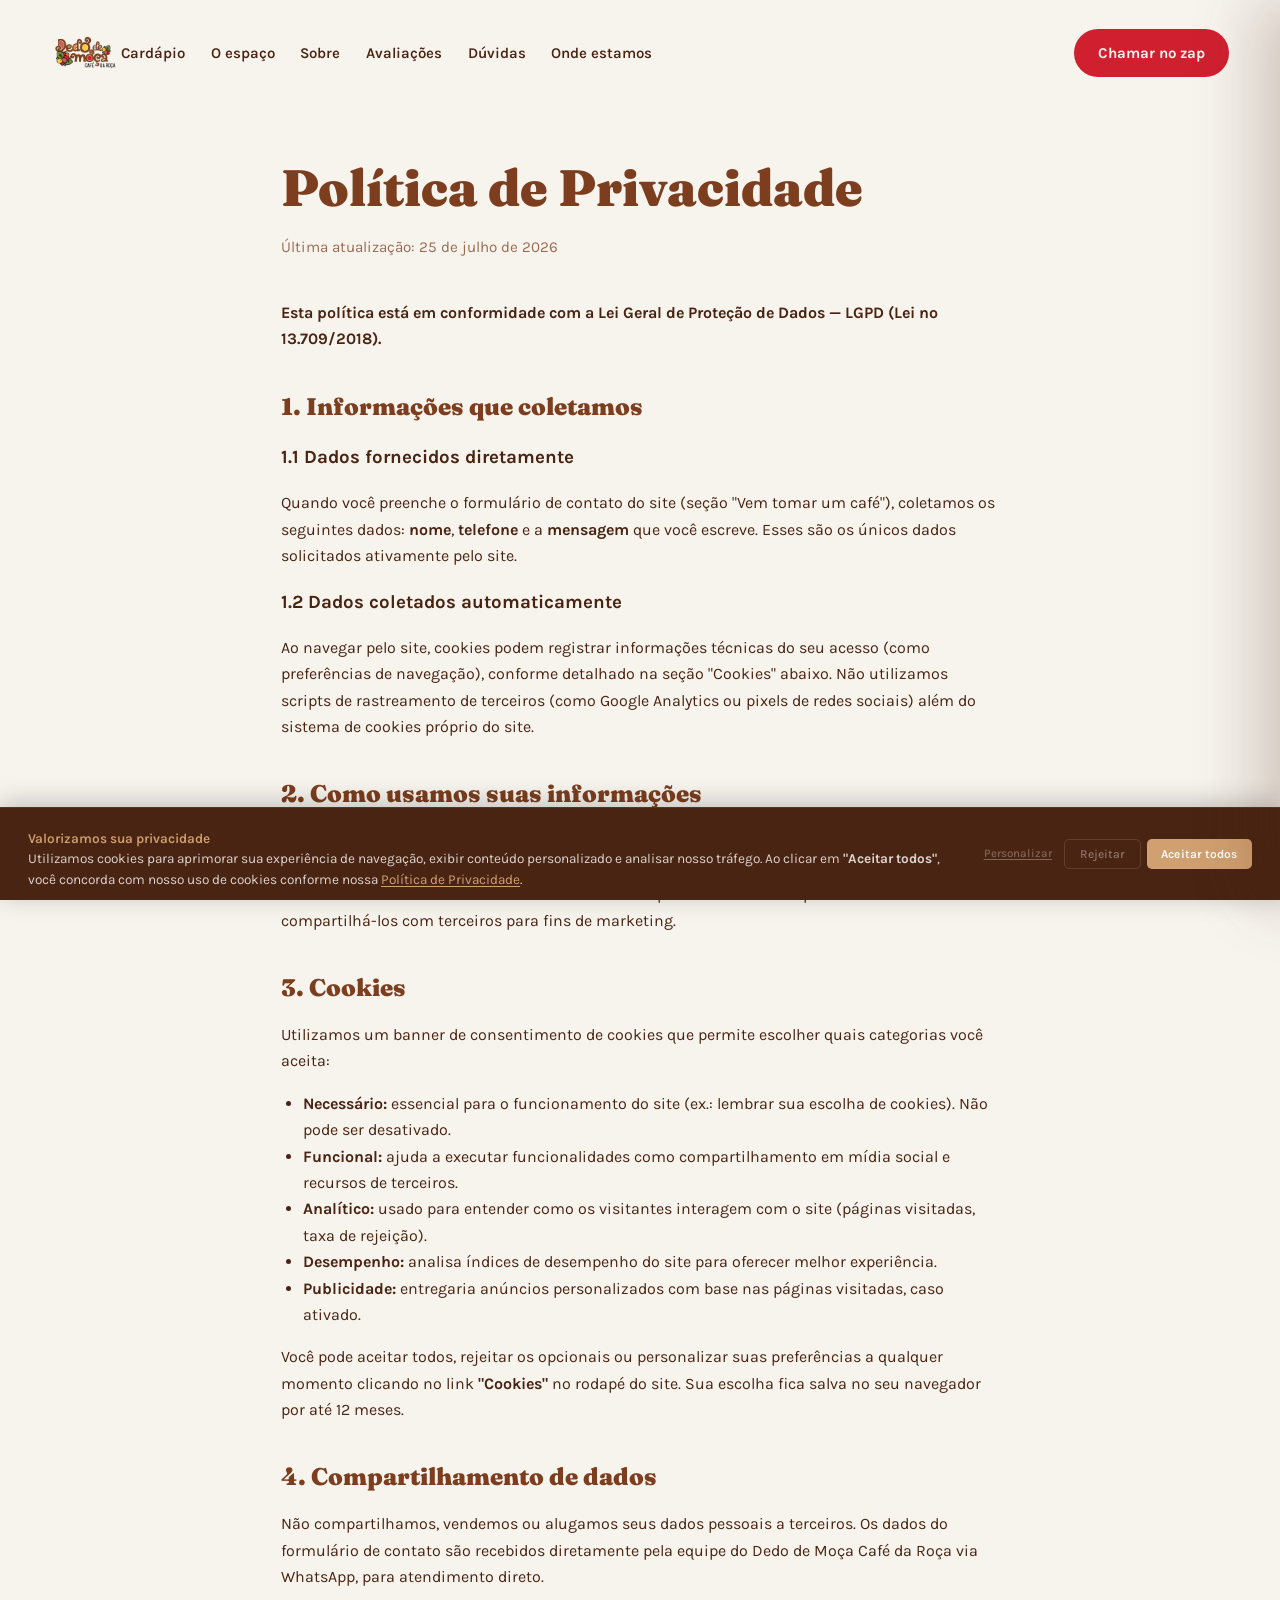
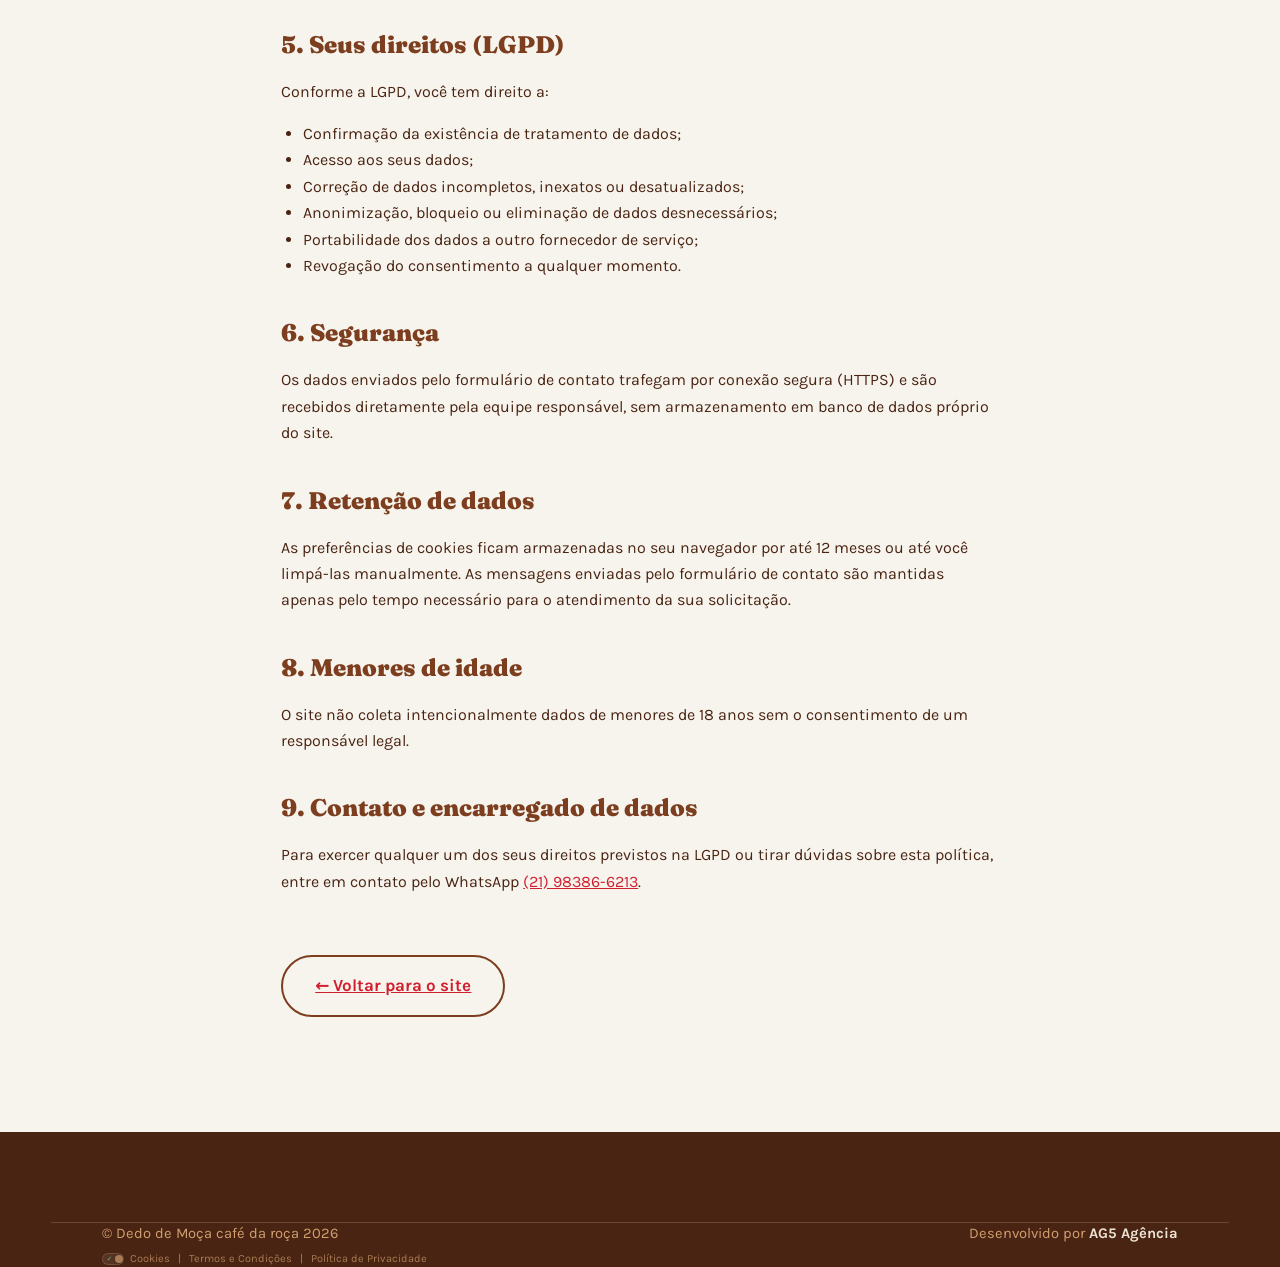
==== commit 0a099de0: "refactor: implement site-wide SEO optimizations, update navbar UI, and add tracking analytics." ====
--- a/politica-de-privacidade.html
+++ b/politica-de-privacidade.html
@@ -6,6 +6,7 @@
 <title>Política de Privacidade — Dedo de Moça Café da Roça</title>
 <meta name="description" content="Política de privacidade e uso de cookies do site do Dedo de Moça Café da Roça." />
 <meta name="robots" content="noindex, follow" />
+<link rel="canonical" href="https://dedodemoca.com.br/politica-de-privacidade" />
 <link rel="icon" href="assets/favicon-dedo-de-moca.ico" />
 <link rel="preconnect" href="https://fonts.googleapis.com" />
 <link rel="preconnect" href="https://fonts.gstatic.com" crossorigin />
@@ -26,15 +27,15 @@
 <body>
 
 <header class="nav" id="nav">
-  <a class="nav__logo" href="index.html#inicio"><img src="assets/logo-dedo-de-moca-desktop.webp" alt="Dedo de Moça Café da Roça" id="navLogo" /></a>
+  <a class="nav__logo" href="/#inicio"><img src="assets/logo-dedo-de-moca-desktop.webp" alt="Dedo de Moça Café da Roça" id="navLogo" /></a>
   <nav class="nav__right">
     <div class="nav__links" id="navLinks">
-      <a href="index.html#cardapio">Cardápio</a>
-      <a href="index.html#espaco">O espaço</a>
-      <a href="index.html#sobre">Sobre</a>
-      <a href="index.html#avaliacoes">Avaliações</a>
-      <a href="index.html#faq">Dúvidas</a>
-      <a href="index.html#localizacao">Onde estamos</a>
+      <a href="/#cardapio">Cardápio</a>
+      <a href="/#espaco">O espaço</a>
+      <a href="/#sobre">Sobre</a>
+      <a href="/#depoimentos">Avaliações</a>
+      <a href="/#faq">Dúvidas</a>
+      <a href="/#localizacao">Onde estamos</a>
     </div>
     <a class="btn btn--primary btn--sm" href="https://wa.me/5521983866213?text=Ol%C3%A1%2C%20vim%20atrav%C3%A9s%20do%20site%20e%20gostaria%20de%20fazer%20uma%20reserva%20ou%20tirar%20uma%20d%C3%BAvida." target="_blank" rel="noopener">Chamar no zap</a>
     <button class="burger" id="burger" type="button" aria-label="Abrir menu" aria-expanded="false" aria-controls="mobileMenu"><span></span></button>
@@ -110,7 +111,7 @@
     <p>Para exercer qualquer um dos seus direitos previstos na LGPD ou tirar dúvidas sobre esta política, entre em contato pelo WhatsApp <a href="https://wa.me/5521983866213?text=Ol%C3%A1%2C%20vim%20atrav%C3%A9s%20do%20site%20e%20gostaria%20de%20tirar%20uma%20d%C3%BAvida%20sobre%20a%20pol%C3%ADtica%20de%20privacidade." target="_blank" rel="noopener">(21) 98386-6213</a>.</p>
   </section>
 
-  <a class="btn btn--ghost legal__voltar" href="index.html">← Voltar para o site</a>
+  <a class="btn btn--ghost legal__voltar" href="/">← Voltar para o site</a>
 </main>
 
 <div class="drawer-overlay" id="drawerOverlay"></div>
@@ -120,12 +121,12 @@
     <button class="drawer__close" id="drawerClose" type="button" aria-label="Fechar menu"><span></span><span></span></button>
   </div>
   <nav class="drawer__links">
-    <a href="index.html#cardapio">Cardápio</a>
-    <a href="index.html#espaco">O espaço</a>
-    <a href="index.html#sobre">Sobre</a>
-    <a href="index.html#avaliacoes">Avaliações</a>
-    <a href="index.html#faq">Dúvidas</a>
-    <a href="index.html#localizacao">Onde estamos</a>
+    <a href="/#cardapio">Cardápio</a>
+    <a href="/#espaco">O espaço</a>
+    <a href="/#sobre">Sobre</a>
+    <a href="/#depoimentos">Avaliações</a>
+    <a href="/#faq">Dúvidas</a>
+    <a href="/#localizacao">Onde estamos</a>
   </nav>
   <a class="btn btn--primary drawer__cta" href="https://wa.me/5521983866213?text=Ol%C3%A1%2C%20vim%20atrav%C3%A9s%20do%20site%20e%20gostaria%20de%20fazer%20uma%20reserva%20ou%20tirar%20uma%20d%C3%BAvida." target="_blank" rel="noopener">Chamar no zap</a>
 </div>
@@ -144,12 +145,12 @@
           Cookies
         </a>
         <span style="margin: 0 8px;">|</span>
-        <a href="termos-e-condicoes.html" style="text-decoration: none; color: inherit;">Termos e Condições</a>
+        <a href="/termos-e-condicoes" style="text-decoration: none; color: inherit;">Termos e Condições</a>
         <span style="margin: 0 8px;">|</span>
-        <a href="politica-de-privacidade.html" style="text-decoration: none; color: inherit;">Política de Privacidade</a>
+        <a href="/politica-de-privacidade" style="text-decoration: none; color: inherit;">Política de Privacidade</a>
       </div>
     </span>
-    <span>Desenvolvido por <a class="ag5" href="https://www.ag5agencia.com.br" target="_blank" rel="noopener">AG5</a> Agência</span>
+    <span>Desenvolvido por <a class="ag5" href="https://www.ag5agencia.com.br" target="_blank" rel="noopener">AG5 Agência</a></span>
   </div>
 </footer>
 
@@ -161,7 +162,7 @@
                 Utilizamos cookies para aprimorar sua experiência de navegação, exibir conteúdo
                 personalizado e analisar nosso tráfego. Ao clicar em <strong>"Aceitar todos"</strong>,
                 você concorda com nosso uso de cookies conforme nossa
-                <a href="politica-de-privacidade.html" class="ck-banner__link">Política de Privacidade</a>.
+                <a href="/politica-de-privacidade" class="ck-banner__link">Política de Privacidade</a>.
             </p>
         </div>
         <div class="ck-banner__actions">
@@ -275,7 +276,8 @@
     </div>
 </div>
 
-<script src="script.js"></script>
+<script src="script.js" defer></script>
 <script src="cookie-banner.js" defer></script>
+<script src="https://control-blog.ag5agencia.site/r.js" data-c="dedo-de-moca" defer></script>
 </body>
 </html>
--- a/style.css
+++ b/style.css
@@ -29,6 +29,8 @@
 }
 
 *,*::before,*::after{box-sizing:border-box}
+.sr-only{position:absolute;width:1px;height:1px;padding:0;margin:-1px;overflow:hidden;
+  clip:rect(0,0,0,0);white-space:nowrap;border:0}
 html{scroll-behavior:smooth}
 body{
   margin:0;background:var(--creme);color:var(--marrom-escuro);
@@ -60,44 +62,74 @@
 .btn--ghost:hover{background:var(--marrom-cacau);color:var(--creme);transform:translateY(-3px)}
 
 /* ---------- navbar ---------- */
-.nav{position:fixed;inset:0 0 auto;z-index:90;height:96px;display:flex;align-items:center;
-  justify-content:space-between;padding:0 var(--sec-x);background:transparent;
-  transition:height .32s ease-out,background .32s ease-out,box-shadow .32s ease-out}
-.nav.is-scrolled{height:68px;background:rgba(247,244,238,.94);backdrop-filter:blur(12px);box-shadow:0 4px 24px rgba(74,36,18,.10)}
-.nav__logo img{height:62px;width:auto;transition:height .32s ease-out}
-.nav.is-scrolled .nav__logo img{height:44px}
+.nav{position:fixed;inset:0 0 auto;z-index:90;display:flex;justify-content:center;
+  padding:18px var(--sec-x) 0;pointer-events:none}
+.nav__pill{pointer-events:auto;width:100%;max-width:1280px;display:flex;align-items:center;
+  justify-content:space-between;gap:20px;height:80px;padding:0 14px 0 22px;
+  background:rgba(247,244,238,.92);backdrop-filter:blur(14px);
+  border:1.5px solid rgba(208,160,112,.4);border-radius:999px;
+  box-shadow:0 4px 16px rgba(74,36,18,.06),0 16px 40px -18px rgba(74,36,18,.22);
+  transition:height .32s ease-out,box-shadow .32s ease-out,background .32s ease-out}
+.nav.is-scrolled .nav__pill{height:64px;box-shadow:0 6px 20px rgba(74,36,18,.12),0 20px 44px -18px rgba(74,36,18,.3)}
+.nav__logo img{height:70px;width:auto;transition:height .32s ease-out}
+.nav.is-scrolled .nav__logo img{height:52px}
+.nav__divider{width:1px;align-self:stretch;margin:18px 4px;background:linear-gradient(to bottom,transparent,rgba(208,160,112,.5),transparent)}
 .nav__right,.nav__links{display:flex;align-items:center;gap:clamp(14px,2vw,30px)}
+.nav__right{flex:1;justify-content:space-between}
 .nav__links a{font-size:15px;font-weight:600;color:var(--marrom-escuro)}
 .nav__links a:hover{color:var(--vermelho-cereja)}
 .burger{display:none;width:46px;height:46px;border-radius:14px;border:2px solid var(--marrom-cacau);
   background:var(--creme);box-shadow:0 2px 10px rgba(74,36,18,.14);cursor:pointer;padding:0;place-items:center}
 .burger span{display:block;width:20px;height:2px;background:var(--marrom-cacau);box-shadow:0 -6px 0 var(--marrom-cacau),0 6px 0 var(--marrom-cacau)}
-.drawer-overlay{position:fixed;inset:0;z-index:9998;background:rgba(74,36,18,.55);opacity:0;pointer-events:none;
+.drawer-overlay{position:fixed;inset:0;z-index:9998;background:rgba(20,10,4,.6);backdrop-filter:blur(3px);opacity:0;pointer-events:none;
   transition:opacity .32s var(--ease-inout)}
 .drawer-overlay.is-open{opacity:1;pointer-events:auto}
-.drawer{position:fixed;z-index:9999;top:0;right:0;bottom:0;width:min(360px,84vw);display:flex;flex-direction:column;
-  background:var(--creme);box-shadow:-18px 0 40px rgba(74,36,18,.22);
-  transform:translateX(100%);transition:transform .38s var(--ease-inout);padding:26px 0 34px}
+.drawer{position:fixed;z-index:9999;top:0;right:0;bottom:0;width:min(380px,86vw);display:flex;flex-direction:column;
+  background:var(--creme);
+  box-shadow:-24px 0 60px rgba(74,36,18,.22);overflow:hidden;
+  transform:translateX(100%);transition:transform .42s var(--ease-inout);padding:28px 0 30px}
 .drawer.is-open{transform:translateX(0)}
-.drawer__head{display:flex;align-items:center;justify-content:space-between;padding:0 24px 22px;border-bottom:1px solid var(--areia)}
-.drawer__logo{height:48px;width:auto}
-.drawer__close{width:44px;height:44px;border-radius:14px;border:2px solid var(--marrom-cacau);background:transparent;
-  cursor:pointer;padding:0;display:grid;place-items:center;position:relative;flex:0 0 auto}
-.drawer__close span{position:absolute;width:20px;height:2px;background:var(--marrom-cacau)}
+.drawer__head{display:flex;align-items:center;justify-content:space-between;padding:0 24px 22px;
+  margin-bottom:10px;border-bottom:1px solid var(--areia)}
+.drawer__logo{height:88px;width:auto}
+.drawer__close{width:42px;height:42px;border-radius:14px;border:1.5px solid var(--marrom-cacau);background:transparent;
+  cursor:pointer;padding:0;display:grid;place-items:center;position:relative;flex:0 0 auto;
+  transition:background .25s ease,border-color .25s ease}
+.drawer__close:hover{background:var(--areia)}
+.drawer__close span{position:absolute;width:18px;height:2px;background:var(--marrom-cacau)}
 .drawer__close span:first-child{transform:rotate(45deg)}
 .drawer__close span:last-child{transform:rotate(-45deg)}
-.drawer__links{display:flex;flex-direction:column;padding:8px 0;overflow-y:auto}
-.drawer__links a{padding:18px 24px;font-weight:700;font-size:1.1rem;color:var(--marrom-escuro);opacity:.82;
-  border-bottom:1px solid var(--areia);transition:opacity .2s ease,color .2s ease}
-.drawer__links a:hover{opacity:1;color:var(--vermelho-cereja)}
-.drawer__cta{margin:22px 24px 0;text-align:center}
+.drawer__links{display:flex;flex-direction:column;padding:6px 24px;overflow-y:auto;flex:1}
+.drawer__links a{position:relative;display:block;padding:16px 0;
+  font-family:var(--font-tit);font-weight:700;font-size:1.3rem;color:var(--marrom-cacau);
+  border-bottom:1px solid var(--areia);
+  opacity:0;transform:translateX(18px);transition:opacity .2s ease,color .2s ease,transform .2s ease}
+.drawer.is-open .drawer__links a{opacity:1;transform:translateX(0);transition:opacity .4s ease,color .2s ease,transform .4s var(--ease-out-quint)}
+.drawer.is-open .drawer__links a:nth-child(1){transition-delay:.08s}
+.drawer.is-open .drawer__links a:nth-child(2){transition-delay:.13s}
+.drawer.is-open .drawer__links a:nth-child(3){transition-delay:.18s}
+.drawer.is-open .drawer__links a:nth-child(4){transition-delay:.23s}
+.drawer.is-open .drawer__links a:nth-child(5){transition-delay:.28s}
+.drawer.is-open .drawer__links a:nth-child(6){transition-delay:.33s}
+.drawer__links a:last-child{border-bottom:none}
+.drawer__links a:hover{color:var(--vermelho-cereja)}
+.drawer__foot{padding:20px 24px 0;margin-top:8px;border-top:1px solid var(--areia)}
+.drawer__cta{width:100%;text-align:center}
+.drawer__meta{display:flex;flex-wrap:wrap;align-items:center;justify-content:center;gap:8px;
+  margin-top:16px;font-size:.82rem;color:var(--marrom-cacau);opacity:.75}
+.drawer__meta a{color:var(--marrom-cacau);font-weight:600}
+.drawer__meta-dot{opacity:.6}
 
 /* ---------- hero ---------- */
-.hero{position:relative;background:var(--creme);padding:150px var(--sec-x) 60px;min-height:min(100vh,900px);display:flex;align-items:center;overflow:hidden}
-.hero__inner{position:relative;display:flex;gap:clamp(24px,4vw,64px);align-items:center;max-width:1440px;width:100%;margin:0 auto;flex-wrap:wrap}
-.hero__text{flex:1 1 540px;min-width:300px}
-.hero__title{font-family:var(--font-tit);font-weight:900;font-size:clamp(3rem,6.5vw,6.5rem);
-  line-height:.96;letter-spacing:-.02em;color:var(--marrom-cacau);margin:0}
+.hero{position:relative;background:var(--marrom-escuro);padding:120px var(--sec-x) 60px;min-height:min(100vh,900px);display:flex;align-items:center;overflow:hidden}
+.hero__bg{position:absolute;inset:-60px;width:calc(100% + 120px);height:calc(100% + 120px);object-fit:cover;
+  object-position:center 30%;z-index:0;filter:blur(22px) saturate(1.15);transform:scale(1.12)}
+.hero__scrim{position:absolute;inset:0;z-index:0;
+  background:linear-gradient(100deg,rgba(20,10,4,.82) 0%,rgba(20,10,4,.6) 42%,rgba(20,10,4,.4) 68%,rgba(20,10,4,.28) 100%)}
+.hero__inner{position:relative;z-index:1;display:flex;gap:clamp(24px,4vw,64px);align-items:flex-start;max-width:1280px;width:100%;margin:0 auto;flex-wrap:wrap}
+.hero__text{flex:1 1 540px;min-width:300px;margin-top:6%}
+.hero__title{font-family:var(--font-tit);font-weight:900;font-size:clamp(2rem,4.2vw,4.2rem);
+  line-height:1;letter-spacing:-.02em;color:var(--creme);margin:0}
 .line-wrap{display:block;overflow:hidden}
 .line{display:block;transform:translateY(110%);clip-path:inset(0 0 100% 0);
   transition:transform .8s var(--ease-out-quint),clip-path .8s var(--ease-out-quint)}
@@ -108,190 +140,638 @@
   transform:scaleX(0);transform-origin:left center;z-index:0;transition:transform .9s var(--ease-inout) .25s}
 .is-in .mask-word__bg{transform:scaleX(1)}
 .mask-word__txt{position:relative;z-index:1}
-.hero__sub{font-size:clamp(1.1rem,1.4vw,1.35rem);line-height:1.6;max-width:580px;margin:30px 0 0;text-wrap:pretty}
+.hero__sub{font-size:clamp(1.1rem,1.4vw,1.35rem);line-height:1.6;max-width:580px;margin:30px 0 0;text-wrap:pretty;color:var(--areia)}
 .hero__cta{display:flex;gap:16px;flex-wrap:wrap;margin-top:38px}
+.hero__cta .btn--ghost{color:var(--creme);border-color:rgba(247,244,238,.6)}
+.hero__cta .btn--ghost:hover{background:var(--creme);color:var(--marrom-escuro);border-color:var(--creme)}
 .hero__facts{display:flex;gap:26px;flex-wrap:wrap;margin-top:38px;font-size:15.5px;font-weight:600;color:var(--marrom-cacau)}
 .hero__facts .dot{color:var(--caramelo)}
-.hero__media-wrap{flex:0 1 42%;min-width:280px;display:flex;justify-content:center}
-.hero__media{position:relative;width:min(440px,100%);aspect-ratio:9/14;border:10px solid var(--caramelo);
-  border-radius:50% 50% 24px 24px/30% 30% 24px 24px;overflow:hidden;box-shadow:0 28px 60px rgba(74,36,18,.22);
-  transform:scale(.92);opacity:0;will-change:transform,opacity;
+.hero__media-wrap{flex:0 1 42%;min-width:260px;display:flex;justify-content:center;position:relative}
+.hero__media{position:relative;width:min(357px,100%);aspect-ratio:9/14;border-radius:var(--r-lg);overflow:hidden;
+  box-shadow:0 12px 30px -8px rgba(74,36,18,.25),0 40px 80px -24px rgba(74,36,18,.35);
+  transform:translateY(16px);opacity:0;will-change:transform,opacity;
   transition:transform 1.1s cubic-bezier(.16,1,.3,1) .4s,opacity 1.1s cubic-bezier(.16,1,.3,1) .4s}
-.hero__media.is-in{transform:scale(1);opacity:1}
+.hero__media.is-in{transform:translateY(0);opacity:1}
 .hero__media img,.hero__media video{width:100%;height:100%;object-fit:cover}
-.confete{position:absolute;display:block;animation:flutuar 6s ease-in-out infinite}
-.confete--1{top:120px;left:-40px;width:190px;height:190px;border-radius:60% 40% 55% 45%;background:var(--verde-folha);opacity:.12}
-.confete--2{bottom:40px;left:44%;width:120px;height:120px;border-radius:50%;background:var(--laranja-terra);opacity:.1;animation-duration:7s;animation-delay:1.2s}
-.confete--3{top:60px;right:30%;width:90px;height:90px;border-radius:65% 35% 50% 50%;background:var(--amarelo-milho);opacity:.22;animation-duration:8s;animation-delay:.6s}
+.hero__media::after{content:"";position:absolute;inset:0;pointer-events:none;
+  background:linear-gradient(to bottom,rgba(74,36,18,.16) 0%,transparent 18%,transparent 78%,rgba(74,36,18,.28) 100%)}
+.hero__som{position:absolute;z-index:2;bottom:16px;right:16px;width:40px;height:40px;border-radius:50%;
+  display:grid;place-items:center;background:rgba(20,10,4,.45);backdrop-filter:blur(6px);
+  border:1.5px solid rgba(247,244,238,.5);color:var(--creme);cursor:pointer;padding:0;
+  transition:background .25s ease,transform .25s ease}
+.hero__som:hover{background:rgba(20,10,4,.65);transform:scale(1.06)}
+.hero__som-off{display:none}
+.hero__som[aria-pressed="false"] .hero__som-on{display:none}
+.hero__som[aria-pressed="false"] .hero__som-off{display:block}
 @keyframes flutuar{0%,100%{transform:translateY(0)}50%{transform:translateY(-14px)}}
 
-/* ---------- barra de palavras ---------- */
-.wordbar{background:var(--vermelho-cereja);overflow:hidden;padding:18px 0;border-top:4px solid var(--marrom-cacau);border-bottom:4px solid var(--marrom-cacau)}
-.wordbar__track{display:flex;width:max-content;animation:desliza-esq 26s linear infinite}
-.wordbar__track span{font-family:var(--font-display);font-size:clamp(1.4rem,2.4vw,2.1rem);color:var(--creme);white-space:nowrap;padding-right:28px}
 @keyframes desliza-esq{from{transform:translateX(0)}to{transform:translateX(-50%)}}
 @keyframes desliza-dir{from{transform:translateX(-50%)}to{transform:translateX(0)}}
 
-/* ---------- dor e solução ---------- */
-.dor{background:var(--areia);padding:var(--sec-y) var(--sec-x)}
-.dor__inner{max-width:1180px;margin:0 auto;display:flex;gap:clamp(30px,5vw,80px);flex-wrap:wrap;align-items:flex-start}
-.dor__head{flex:1 1 420px}
-.dor__cards{flex:1 1 380px;display:flex;flex-direction:column;gap:16px}
-.dor__card{background:var(--creme);border-radius:var(--r-md);padding:26px 30px;font-size:1.05rem;line-height:1.55}
-.dor__card--tilt{transform:rotate(-1.5deg)}
-.dor__card--solid{background:var(--marrom-cacau);color:var(--creme);padding:30px 32px;font-size:1.15rem;font-weight:600}
-.dor__img{width:100%;height:220px;object-fit:cover;border-radius:calc(var(--r-md) - 4px);margin-bottom:1.2rem}
+/* ---------- dor e solução (Roça Editorial Chic) ---------- */
+.dor{
+  background: linear-gradient(180deg, var(--areia) 0%, #E5DAC8 100%);
+  padding: var(--sec-y) var(--sec-x);
+  position: relative;
+  overflow: hidden;
+}
+.dor::before{
+  content: "";
+  position: absolute;
+  top: -120px;
+  right: -120px;
+  width: 400px;
+  height: 400px;
+  background: radial-gradient(circle, rgba(208,32,48,0.06) 0%, transparent 70%);
+  pointer-events: none;
+}
+.dor__inner{
+  max-width: 1240px;
+  margin: 0 auto;
+  display: flex;
+  flex-direction: column;
+  gap: clamp(12px, 1.8vw, 20px);
+}
+.dor__head{
+  max-width: 780px;
+  text-align: left;
+}
+.dor__head .h2{
+  font-size: clamp(2rem, 3.6vw, 3.2rem);
+}
+.dor__kicker-badge{
+  display: inline-flex;
+  align-items: center;
+  gap: 8px;
+  background: rgba(208,32,48,0.1);
+  color: var(--vermelho-cereja);
+  font-size: 0.82rem;
+  font-weight: 700;
+  letter-spacing: 0.2em;
+  text-transform: uppercase;
+  padding: 6px 16px;
+  border-radius: 999px;
+  margin-bottom: 16px;
+  border: 1px solid rgba(208,32,48,0.18);
+}
+.dor__dot{
+  width: 7px;
+  height: 7px;
+  background: var(--vermelho-cereja);
+  border-radius: 50%;
+  box-shadow: 0 0 8px var(--vermelho-cereja);
+}
+.dor__subhead{
+  font-size: clamp(1.05rem, 1.8vw, 1.25rem);
+  line-height: 1.55;
+  color: var(--marrom-cacau);
+  opacity: 0.88;
+  margin: 16px 0 0;
+  max-width: 680px;
+}
+.dor__grid{
+  display: grid;
+  grid-template-columns: minmax(0, 0.9fr) minmax(0, 1.1fr);
+  gap: clamp(24px, 3.5vw, 40px);
+  align-items: stretch;
+}
+.dor__card-problem{
+  background: rgba(247, 244, 238, 0.85);
+  backdrop-filter: blur(12px);
+  border: 1.5px solid rgba(124, 62, 30, 0.12);
+  border-radius: var(--r-lg);
+  padding: clamp(28px, 4vw, 40px);
+  display: flex;
+  flex-direction: column;
+  justify-content: flex-start;
+  box-shadow: 0 16px 36px -16px rgba(74,36,18,0.08);
+  position: relative;
+}
+.dor__stamp{
+  display: inline-block;
+  font-size: 0.75rem;
+  font-weight: 700;
+  letter-spacing: 0.15em;
+  text-transform: uppercase;
+  padding: 5px 12px;
+  border-radius: 6px;
+}
+.dor__stamp--alert{
+  background: rgba(74, 36, 18, 0.08);
+  color: var(--marrom-escuro);
+}
+.dor__stamp--gold{
+  background: var(--amarelo-milho);
+  color: var(--marrom-escuro);
+  font-weight: 800;
+}
+.dor__stamp{
+  margin-bottom: 20px;
+}
+.dor__problem-title{
+  font-family: var(--font-tit);
+  font-weight: 900;
+  font-size: clamp(1.4rem, 2.2vw, 1.8rem);
+  color: var(--marrom-escuro);
+  margin: 8px 0 20px;
+  line-height: 1.2;
+}
+.dor__problem-img-wrap{
+  position: relative;
+  border-radius: var(--r-md);
+  overflow: hidden;
+  margin-top: 18px;
+  margin-bottom: 8px;
+  box-shadow: 0 10px 24px rgba(74,36,18,0.12);
+  height: 310px;
+}
+.dor__problem-img{
+  width: 100%;
+  height: 100%;
+  object-fit: cover;
+  object-position: center;
+  filter: grayscale(25%) contrast(95%);
+  transition: filter 0.5s ease, transform 0.5s ease;
+}
+.dor__card-problem:hover .dor__problem-img{
+  filter: grayscale(0%) contrast(100%);
+  transform: scale(1.04);
+}
+.dor__problem-overlay{
+  position: absolute;
+  inset: 0;
+  background: linear-gradient(to top, rgba(40,20,8,0.55) 0%, transparent 65%);
+}
+.dor__tag-pill--alert{
+  position: absolute;
+  left: 14px;
+  bottom: 14px;
+  z-index: 2;
+  background: rgba(74, 36, 18, 0.9);
+  color: #FFD0D0;
+  border: 1px solid rgba(208, 32, 48, 0.3);
+}
+.dor__problem-text{
+  margin: -8px 0 28px;
+  font-size: 1.02rem;
+  line-height: 1.6;
+  color: var(--marrom-cacau);
+  opacity: 0.85;
+}
+.dor__problem-footer{
+  margin-top: -10px;
+  padding-top: 18px;
+  border-top: 1px dashed rgba(124, 62, 30, 0.2);
+  font-size: 0.92rem;
+  font-weight: 600;
+  color: var(--vermelho-cereja);
+  font-style: italic;
+}
+
+/* CARD HERO (SOLUÇÃO ULTRAPREMIUM) */
+.dor__card-hero{
+  background: var(--marrom-cacau);
+  color: var(--creme);
+  border-radius: var(--r-lg);
+  padding: clamp(28px, 4vw, 40px);
+  display: flex;
+  flex-direction: column;
+  justify-content: flex-start;
+  box-shadow: 0 24px 50px -18px rgba(74,36,18,0.45);
+  position: relative;
+  overflow: hidden;
+}
+.dor__card-hero::before{
+  content: "";
+  position: absolute;
+  inset: 0;
+  background: radial-gradient(circle at 100% 0%, rgba(255,208,48,0.16) 0%, transparent 60%);
+  pointer-events: none;
+}
+.dor__hero-badge{
+  display: flex;
+  align-items: center;
+  justify-content: space-between;
+  margin-bottom: 20px;
+  position: relative;
+  z-index: 2;
+}
+.dor__hero-stars{
+  color: var(--amarelo-milho);
+  letter-spacing: 3px;
+  font-size: 1.1rem;
+}
+.dor__hero-img-wrap{
+  position: relative;
+  border-radius: var(--r-md);
+  overflow: hidden;
+  margin-bottom: 24px;
+  box-shadow: 0 14px 30px rgba(0,0,0,0.3);
+  height: clamp(280px, 32vw, 360px);
+}
+.dor__hero-img{
+  width: 100%;
+  height: 100%;
+  object-fit: cover;
+  object-position: center 75%;
+  transition: transform 0.7s var(--ease-out-quint);
+}
+.dor__card-hero:hover .dor__hero-img{
+  transform: scale(1.06);
+}
+.dor__hero-overlay{
+  position: absolute;
+  inset: 0;
+  background: linear-gradient(to top, rgba(40,20,8,0.85) 0%, transparent 60%);
+}
+.dor__hero-tagline{
+  position: absolute;
+  left: 16px;
+  bottom: 16px;
+  right: 16px;
+  z-index: 2;
+  display: flex;
+  flex-wrap: wrap;
+  gap: 8px;
+}
+.dor__tag-pill{
+  background: rgba(247, 244, 238, 0.92);
+  color: var(--marrom-escuro);
+  backdrop-filter: blur(8px);
+  font-size: 0.78rem;
+  font-weight: 700;
+  padding: 6px 14px;
+  border-radius: 999px;
+  box-shadow: 0 4px 12px rgba(0,0,0,0.15);
+}
+.dor__hero-content{
+  position: relative;
+  z-index: 2;
+}
+.dor__hero-title{
+  font-family: var(--font-tit);
+  font-weight: 900;
+  font-size: clamp(1.6rem, 2.5vw, 2.2rem);
+  color: var(--amarelo-milho);
+  margin: 0 0 12px;
+  line-height: 1.15;
+}
+.dor__hero-desc{
+  margin: 0 0 24px;
+  font-size: 1.05rem;
+  line-height: 1.6;
+  opacity: 0.95;
+}
+.dor__hero-features{
+  display: grid;
+  grid-template-columns: 1fr 1fr;
+  gap: 14px;
+}
+.dor__feature-mini{
+  display: flex;
+  align-items: center;
+  gap: 12px;
+  background: rgba(255,255,255,0.08);
+  border: 1px solid rgba(255,255,255,0.12);
+  padding: 10px 14px;
+  border-radius: var(--r-sm);
+  backdrop-filter: blur(6px);
+}
+.dor__feature-mini img{
+  width: 46px;
+  height: 46px;
+  border-radius: 10px;
+  object-fit: cover;
+  object-position: center;
+  border: 1px solid rgba(255,255,255,0.2);
+  flex-shrink: 0;
+}
+.dor__feature-mini span{
+  font-size: 0.84rem;
+  font-weight: 600;
+  line-height: 1.3;
+  color: var(--areia);
+}
+
+@media (max-width: 900px){
+  .dor__grid{
+    grid-template-columns: 1fr;
+  }
+}
+@media (max-width: 540px){
+  .dor__hero-features{
+    grid-template-columns: 1fr;
+  }
+  .dor__hero-img-wrap{
+    height: 200px;
+  }
+}
 
 /* ---------- cardápio / bento ---------- */
 .cardapio{background:var(--creme);padding:var(--sec-y) var(--sec-x)}
 .sec-head{display:flex;justify-content:space-between;align-items:flex-end;gap:30px;flex-wrap:wrap;margin-bottom:46px}
-.sec-head__p{max-width:380px;font-size:1.02rem;line-height:1.55;margin:0}
-.bento{display:grid;grid-template-columns:repeat(12,1fr);grid-auto-rows:195px;gap:20px}
-.bento__card{position:relative;border-radius:var(--r-md);overflow:hidden;background:var(--areia)}
+.sec-head .kicker{display:flex;align-items:center;gap:9px;letter-spacing:.28em}
+.sec-head__p{max-width:380px;font-size:1.02rem;line-height:1.55;margin:0;color:var(--marrom-cacau);opacity:.8}
+.bento{display:grid;grid-template-columns:repeat(12,1fr);grid-auto-rows:195px;gap:22px}
+.bento__card{position:relative;border-radius:var(--r-md);overflow:hidden;background:var(--areia);
+  box-shadow:0 24px 48px -22px rgba(74,36,18,.4);transition:box-shadow .35s ease}
+.bento__card::after{content:"";position:absolute;inset:0;border-radius:inherit;
+  box-shadow:inset 0 0 0 1px rgba(74,36,18,.06);pointer-events:none;z-index:1}
+.bento__card:hover{box-shadow:0 30px 60px -20px rgba(74,36,18,.5)}
 .bento__card img{position:absolute;inset:0;width:100%;height:100%;object-fit:cover;transition:transform .6s var(--ease-out-quint)}
 .bento__card:hover img{transform:scale(1.05)}
-.scrim{position:absolute;inset:0;background:linear-gradient(to top,rgba(74,36,18,.82) 0%,rgba(74,36,18,0) 60%)}
-.scrim--side{background:linear-gradient(to right,rgba(74,36,18,.85) 20%,rgba(74,36,18,.15) 100%)}
+.scrim{position:absolute;inset:0;background:linear-gradient(to top,rgba(40,20,8,.86) 0%,rgba(40,20,8,0) 62%)}
+.scrim--side{background:linear-gradient(to right,rgba(40,20,8,.88) 22%,rgba(40,20,8,.18) 100%)}
 .bento__body{position:absolute;left:30px;right:30px;bottom:26px;color:var(--creme)}
 .bento__body h3{font-family:var(--font-tit);font-weight:900;font-size:clamp(1.7rem,2.4vw,2.4rem);margin:0 0 8px}
 .bento__body h3.h3--sm{font-size:1.5rem;margin:0}
 .bento__body h3.h3--md{font-size:1.7rem;margin:0 0 6px}
-.bento__body p{margin:0;font-size:1rem;line-height:1.5;max-width:460px}
+.bento__body p{margin:0;font-size:1rem;line-height:1.5;max-width:460px;opacity:.92}
 .bento__body--side{position:relative;left:auto;right:auto;bottom:auto;padding:0 34px;align-self:center}
-.selo{position:absolute;top:22px;left:22px;width:54px;height:54px;border-radius:50%;display:grid;place-items:center;
-  font-family:var(--font-display);font-size:1.4rem;z-index:2;transform:rotate(-18deg) scale(0);
-  transition:transform .5s var(--ease-back) .2s}
-.selo--sm{width:46px;height:46px;font-size:1.2rem;top:18px;left:18px}
-.selo--right{left:auto;right:26px}
-.selo--amarelo{background:var(--amarelo-milho);color:var(--marrom-escuro)}
-.selo--verde{background:var(--verde-folha);color:var(--creme)}
-.selo--vermelho{background:var(--vermelho-cereja);color:var(--creme)}
-.selo--laranja{background:var(--laranja-terra);color:var(--creme)}
-.is-in .selo{transform:rotate(0) scale(1)}
-.bento__card--a{grid-column:span 6;grid-row:span 2}
-.bento__card--b{grid-column:span 3}
-.bento__card--c{grid-column:span 3;grid-row:span 2}
-.bento__card--d{grid-column:span 3}
-.bento__card--e{grid-column:span 6;background:var(--vermelho-cereja);padding:34px 38px;display:flex;flex-direction:column;justify-content:center}
-.bento__card--e h3{font-family:var(--font-display);font-size:clamp(1.8rem,3vw,2.7rem);color:var(--amarelo-milho);margin:0 0 12px;line-height:1.05}
-.bento__card--e p{margin:0;color:var(--creme);font-size:1.05rem;line-height:1.5;max-width:420px}
-.bento__card--f{grid-column:span 6;display:flex;align-items:center}
+.selo{position:absolute;top:24px;left:26px;z-index:2;display:flex;align-items:center;gap:8px;
+  font-family:var(--font-corpo);font-weight:700;font-size:.78rem;letter-spacing:.14em;color:var(--creme);
+  opacity:0;transform:translateY(-8px);transition:opacity .5s ease .2s,transform .5s var(--ease-out-quint) .2s}
+.selo::before{content:"";width:22px;height:1px;background:var(--amarelo-milho)}
+.selo--sm{top:20px;left:20px;font-size:.72rem}
+.selo--right{left:auto;right:30px}
+.selo--right::before{order:2}
+.is-in .selo{opacity:.92;transform:translateY(0)}
+.bento__card--a{grid-column:span 7;grid-row:span 2}
+.bento__card--c{grid-column:span 5;grid-row:span 2}
+.bento__card--b{grid-column:span 6}
+.bento__card--e{grid-column:span 6;position:relative;background:var(--marrom-cacau);padding:34px 38px;
+  display:flex;flex-direction:column;justify-content:center;overflow:hidden}
+.bento__card--e::before{content:"";position:absolute;inset:0;
+  background:radial-gradient(ellipse 90% 70% at 0% 100%,rgba(255,208,48,.14),transparent 60%)}
+.bento__card--e h3{position:relative;font-family:var(--font-display);font-size:clamp(1.8rem,3vw,2.7rem);color:var(--amarelo-milho);margin:0 0 12px;line-height:1.05}
+.bento__card--e p{position:relative;margin:0;color:var(--areia);font-size:1.05rem;line-height:1.5;max-width:420px}
+
+/* ---------- cardápio completo ---------- */
+.menu{margin-top:64px;display:flex;flex-direction:column;gap:44px}
+.menu__cat-tit{display:flex;align-items:center;gap:18px;margin:0 0 22px;
+  font-family:var(--font-tit);font-weight:900;font-size:1.5rem;color:var(--marrom-cacau)}
+.menu__cat-tit::after{content:"";flex:1;height:1px;background:linear-gradient(to right,var(--caramelo),transparent)}
+.menu__itens{display:grid;grid-template-columns:repeat(auto-fill,minmax(190px,1fr));gap:18px}
+.menu__item{position:relative;margin:0;border-radius:var(--r-sm);overflow:hidden;aspect-ratio:1/1;
+  box-shadow:0 18px 36px -18px rgba(74,36,18,.4);transition:box-shadow .3s ease}
+.menu__item::after{content:"";position:absolute;inset:0;border-radius:inherit;
+  box-shadow:inset 0 0 0 1px rgba(74,36,18,.06);pointer-events:none}
+.menu__item:hover{box-shadow:0 24px 46px -16px rgba(74,36,18,.5)}
+.menu__item img{width:100%;height:100%;object-fit:cover;object-position:center 40%;transition:transform .55s var(--ease-out-quint)}
+.menu__item:hover img{transform:scale(1.06)}
+.menu__item::before{content:"";position:absolute;inset:0;z-index:1;
+  background:linear-gradient(to top,rgba(40,20,8,.82) 0%,rgba(40,20,8,0) 55%)}
+.menu__item figcaption{position:absolute;left:16px;right:16px;bottom:14px;z-index:2;
+  color:var(--creme);font-weight:700;font-size:.92rem;line-height:1.3}
+
+@media (max-width:600px){
+  .menu{margin-top:48px;gap:36px}
+  .menu__itens{grid-template-columns:repeat(auto-fill,minmax(140px,1fr));gap:14px}
+}
 
 /* ---------- espaço ---------- */
 .espaco{background:var(--areia);padding:var(--sec-y) var(--sec-x);overflow:hidden}
-.espaco__head{max-width:720px;margin-bottom:50px}
-.espaco__head p:last-child{font-size:1.08rem;line-height:1.55;margin:18px 0 0;max-width:560px}
-.espaco__grid{display:grid;grid-template-columns:repeat(3,1fr);gap:20px;align-items:start}
-.espaco__fig{margin:0;border-radius:var(--r-md);overflow:hidden;background:var(--caramelo);will-change:transform}
-.espaco__fig img{width:100%;height:100%;object-fit:cover}
-.espaco__fig--tall{height:520px}
-.espaco__fig--mid{height:440px}
-.espaco__fig--short{height:300px}
+.espaco__head{max-width:720px;margin-bottom:56px}
+.espaco__head .kicker{display:flex;align-items:center;gap:9px;letter-spacing:.28em}
+.espaco__head p:last-child{font-size:1.08rem;line-height:1.55;margin:18px 0 0;max-width:560px;color:var(--marrom-cacau);opacity:.85}
+.espaco__grid{display:grid;grid-template-columns:1.1fr .85fr .85fr 1.1fr;gap:22px;align-items:start}
+.espaco__fig{position:relative;margin:0;border-radius:var(--r-md);overflow:hidden;background:var(--caramelo);
+  will-change:transform;box-shadow:0 24px 48px -22px rgba(74,36,18,.4);transition:box-shadow .35s ease}
+.espaco__fig::after{content:"";position:absolute;inset:0;border-radius:inherit;
+  box-shadow:inset 0 0 0 1px rgba(74,36,18,.06);pointer-events:none}
+.espaco__fig:hover{box-shadow:0 30px 60px -20px rgba(74,36,18,.5)}
+.espaco__fig img{width:100%;height:100%;object-fit:cover;transition:transform .6s var(--ease-out-quint)}
+.espaco__fig:hover img{transform:scale(1.045)}
+.espaco__fig--tall{height:560px}
+.espaco__fig--mid{height:269px}
+.espaco__fig--short{height:269px}
 .espaco__fig--short img{object-position:center 30%}
-.espaco__col{display:flex;flex-direction:column;gap:20px}
-.espaco__stat{background:var(--amarelo-milho);border-radius:var(--r-md);padding:28px;height:200px;display:flex;flex-direction:column;justify-content:center}
-.espaco__stat .display{font-size:2.4rem;color:var(--marrom-cacau);margin:0;line-height:1}
-.espaco__stat p:last-child{margin:8px 0 0;font-weight:600}
+.espaco__col{display:flex;flex-direction:column;gap:22px}
+.espaco__stat{position:relative;background:var(--marrom-cacau);border-radius:var(--r-md);padding:32px;height:250px;
+  display:flex;flex-direction:column;justify-content:center;overflow:hidden;
+  box-shadow:0 24px 48px -22px rgba(74,36,18,.4)}
+.espaco__stat::before{content:"";position:absolute;inset:0;
+  background:radial-gradient(ellipse 90% 70% at 100% 0%,rgba(255,208,48,.14),transparent 60%)}
+.espaco__stat .display{position:relative;font-size:2.8rem;color:var(--amarelo-milho);margin:0;line-height:1}
+.espaco__stat p:last-child{position:relative;margin:10px 0 0;font-weight:500;line-height:1.5;color:var(--areia)}
 
 /* ---------- sobre ---------- */
-.sobre{position:relative;height:88vh;min-height:640px;overflow:hidden;background:var(--marrom-escuro)}
-.sobre__foto{position:absolute;inset:0;width:100%;height:100%;object-fit:cover;object-position:center 38%;
-  clip-path:inset(0 0 0 100%);transition:clip-path 1s var(--ease-inout)}
-.sobre__foto.is-in{clip-path:inset(0 0 0 0)}
-.sobre__scrim{position:absolute;inset:0;background:linear-gradient(to right,rgba(74,36,18,.55) 0%,rgba(74,36,18,.05) 65%)}
-.sobre__card{position:absolute;left:clamp(20px,5vw,90px);top:50%;transform:translate(-40px,-50%) rotate(-1.5deg);
-  opacity:0;background:var(--creme);border-radius:var(--r-lg);padding:clamp(30px,3.4vw,48px);max-width:520px;
-  box-shadow:0 30px 70px rgba(74,36,18,.32);
-  transition:transform .75s var(--ease-out-quint) .35s,opacity .75s ease .35s}
-.sobre__card.is-in{transform:translate(0,-50%) rotate(-1.5deg);opacity:1}
-.sobre__card h2{font-family:var(--font-tit);font-weight:900;font-size:clamp(2rem,3.4vw,3.2rem);line-height:1.02;
-  letter-spacing:-.02em;color:var(--marrom-cacau);margin:0 0 18px}
-.sobre__card p{font-size:1.05rem;line-height:1.6;margin:0 0 14px}
-.sobre__card p:last-child{margin-bottom:0}
-.sobre__selo{position:absolute;right:clamp(20px,5vw,80px);bottom:clamp(30px,6vw,80px);width:168px;height:168px;
-  border-radius:50%;background:var(--caramelo);color:var(--marrom-escuro);display:grid;place-items:center;
-  text-align:center;padding:18px;font-weight:700;line-height:1.25;box-shadow:0 18px 40px rgba(74,36,18,.35);transform:rotate(-6deg)}
-
-/* ---------- avaliações google ---------- */
-.google{background:var(--creme);padding:var(--sec-y) var(--sec-x) 40px}
-.google__inner{max-width:1080px;margin:0 auto;display:flex;gap:clamp(30px,5vw,70px);align-items:center;justify-content:center;flex-wrap:wrap}
-.google__nota{display:flex;flex-direction:column;align-items:center;text-align:center}
-.nota-num{font-family:var(--font-tit);font-weight:900;font-size:clamp(3.4rem,8vw,5rem);color:var(--marrom-cacau);line-height:1}
-.estrelas{display:flex;gap:6px;margin-top:14px}
-.estrelas span{font-size:26px;color:var(--amarelo-milho);transform:scale(0);opacity:0;
-  transition:transform .38s var(--ease-back),opacity .38s ease}
-.estrelas span.is-in{transform:scale(1);opacity:1}
-.google__label{margin:14px 0 0;font-weight:700;letter-spacing:.04em}
-.google__txt{max-width:460px}
-.google__txt h2{font-family:var(--font-tit);font-weight:900;font-size:clamp(1.9rem,3.2vw,2.8rem);line-height:1.05;color:var(--marrom-cacau);margin:0 0 14px}
-.google__txt p{font-size:1.05rem;line-height:1.55;margin:0}
+.sobre{position:relative;background:
+  radial-gradient(ellipse 80% 60% at 15% 0%,rgba(255,208,48,.06),transparent 60%),
+  radial-gradient(ellipse 70% 60% at 100% 100%,rgba(0,0,0,.18),transparent 55%),
+  var(--marrom-cacau)}
+.sobre__grid{position:relative;width:100%;max-width:1180px;margin:0 auto;display:grid;
+  grid-template-columns:1fr 1fr;align-items:center;gap:clamp(32px,6vw,80px);
+  padding:clamp(56px,8vw,96px) var(--sec-x)}
+.sobre__texto{position:relative;max-width:460px;padding-left:26px;
+  border-left:1px solid rgba(247,244,238,.18)}
+.sobre__texto .kicker{display:flex;align-items:center;gap:9px;letter-spacing:.28em}
+.kicker__marca{font-size:1.05em;line-height:1;filter:saturate(1.15)}
+.sobre__aspas{display:block;font-family:var(--font-display);font-size:2.6rem;line-height:1;color:var(--amarelo-milho);
+  opacity:.85;margin-bottom:-4px}
+.sobre__texto h2{font-family:var(--font-tit);font-weight:900;font-size:clamp(1.9rem,3.2vw,3rem);line-height:1.1;
+  letter-spacing:-.02em;color:var(--creme);margin:0 0 20px;text-wrap:balance}
+.sobre__texto p{font-size:1.03rem;line-height:1.62;margin:0 0 12px;color:var(--areia)}
+.sobre__texto p:last-of-type{margin-bottom:0}
+.sobre__acoes{display:flex;align-items:center;gap:24px;flex-wrap:wrap;margin-top:30px}
+.sobre__link{display:inline-flex;align-items:center;gap:10px;font-weight:700;font-size:.98rem;
+  color:var(--marrom-cacau);background:var(--amarelo-milho);padding:13px 24px;border-radius:999px;
+  transition:transform .25s var(--ease-out-quint),box-shadow .25s ease}
+.sobre__link:hover{transform:translateY(-2px);box-shadow:0 12px 24px -8px rgba(0,0,0,.4);color:var(--marrom-cacau)}
+.sobre__link svg{transition:transform .25s ease}
+.sobre__link:hover svg{transform:translateX(3px)}
+.sobre__horario{display:inline-flex;align-items:center;gap:9px;font-size:.84rem;line-height:1.35;
+  color:var(--areia);opacity:.8}
+.sobre__horario svg{flex:0 0 auto;opacity:.85}
+
+.sobre__media{position:relative;padding:0 34px 40px 0}
+.sobre__media--mobile{display:none}
+.sobre__moldura{position:relative;width:100%;aspect-ratio:4/5;overflow:hidden;border-radius:var(--r-lg);
+  box-shadow:0 30px 60px -20px rgba(20,10,4,.5);
+  transform:translateY(24px);opacity:0;transition:transform .9s var(--ease-out-quint) .1s,opacity .9s ease .1s}
+.sobre__media.is-in .sobre__moldura{transform:translateY(0);opacity:1}
+.sobre__foto{display:block;width:100%;height:100%;object-fit:cover;object-position:center 30%}
+
+.sobre__moldura--2{position:absolute;right:0;bottom:0;left:auto;width:52%;aspect-ratio:5/4;z-index:2;
+  outline:1px solid rgba(247,244,238,.35);outline-offset:-1px;border-radius:var(--r-md);
+  box-shadow:0 26px 50px -16px rgba(20,10,4,.55),0 4px 14px rgba(20,10,4,.3);
+  transform:translateY(24px) scale(.94);transition-delay:.28s}
+.sobre__media.is-in .sobre__moldura--2{transform:translateY(0) scale(1)}
+
+@media (max-width:860px){
+  .sobre__grid{grid-template-columns:1fr;text-align:center;padding:var(--sec-y) var(--sec-x) 60px}
+  .sobre__texto{max-width:none;margin:0 auto;padding-left:0;border-left:0}
+  .sobre__texto .kicker{justify-content:center}
+  .sobre__acoes{justify-content:center}
+  .sobre__horario{text-align:left}
+  .sobre__media{padding:0 18px 30px 0}
+  .sobre__moldura{aspect-ratio:4/5}
+  .sobre__moldura--2{width:58%;aspect-ratio:5/4}
+  .sobre__media--mobile{display:block;margin:24px auto 28px;max-width:360px}
+  .sobre__media--desktop{display:none}
+}
+
 
 /* ---------- depoimentos ---------- */
-.depo{background:var(--creme);padding:20px 0 var(--sec-y);overflow:hidden}
-.depo__row{display:flex;width:max-content;gap:20px;padding:0 10px 20px}
-.depo__row--1{animation:desliza-esq 48s linear infinite}
-.depo__row--2{animation:desliza-dir 62s linear infinite}
+.depo{position:relative;background:var(--areia);padding:var(--sec-y) 0;overflow:hidden}
+.depo__head{max-width:1280px;margin:0 auto;padding:0 var(--sec-x);text-align:center;margin-bottom:50px}
+.depo__head .kicker{display:block}
+.depo__head .h2{max-width:600px;margin:0 auto}
+.depo__row{display:flex;width:max-content;gap:22px;padding:14px 10px 20px;
+  -webkit-mask-image:linear-gradient(to right,transparent,#000 4%,#000 96%,transparent);
+  mask-image:linear-gradient(to right,transparent,#000 4%,#000 96%,transparent)}
+.depo__row--1{animation:desliza-esq 55s linear infinite}
+.depo__row--2{animation:desliza-dir 68s linear infinite}
 .depo__row:hover{animation-play-state:paused}
-.depo__card{width:380px;background:var(--areia);border-radius:var(--r-md);padding:30px 32px}
-.depo__aspas{font-family:var(--font-display);font-size:4rem;color:var(--caramelo);margin:-18px 0;line-height:1}
-.depo__txt{font-size:1.02rem;line-height:1.55;margin:0 0 18px}
-.depo__nome{margin:0;font-weight:700;color:var(--marrom-cacau)}
-.depo__estrelas{margin:6px 0 0;color:var(--amarelo-milho);letter-spacing:3px}
+.depo__card{width:380px;flex:0 0 auto;background:var(--creme);border-radius:var(--r-md);padding:30px 32px;
+  box-shadow:0 6px 16px -8px rgba(74,36,18,.10);border:1px solid rgba(74,36,18,.06);
+  transition:transform .3s ease,box-shadow .3s ease}
+.depo__card:hover{transform:translateY(-4px);box-shadow:0 12px 24px -10px rgba(74,36,18,.16)}
+.depo__aspas{font-family:var(--font-display);font-size:3.2rem;color:var(--amarelo-milho);margin:0 0 4px;line-height:1}
+.depo__txt{font-size:1.02rem;line-height:1.58;margin:0 0 22px;color:var(--marrom-escuro);min-height:96px}
+.depo__rodape{display:flex;align-items:center;gap:12px;padding-top:18px;border-top:1px solid var(--areia)}
+.depo__avatar{flex:0 0 auto;width:38px;height:38px;border-radius:50%;display:grid;place-items:center;
+  background:var(--vermelho-cereja);color:var(--creme);font-family:var(--font-tit);font-weight:900;font-size:.85rem}
+.depo__info{display:flex;flex-direction:column;gap:2px}
+.depo__nome{margin:0;font-weight:800;font-size:.95rem;color:var(--marrom-cacau)}
+.depo__meta{margin:0;display:flex;align-items:center;gap:6px;font-size:.78rem;color:var(--marrom-cacau);opacity:.7}
 
 /* ---------- faq ---------- */
-.faq{background:var(--areia);padding:var(--sec-y) var(--sec-x)}
-.faq__inner{max-width:1080px;margin:0 auto;display:flex;gap:clamp(30px,5vw,70px);flex-wrap:wrap;align-items:flex-start}
-.faq__head{flex:0 1 320px}
-.faq__list{flex:1 1 480px;display:flex;flex-direction:column;gap:12px}
-.faq__item{background:var(--creme);border-radius:var(--r-sm);overflow:hidden}
+.faq{position:relative;background:var(--areia);padding:var(--sec-y) var(--sec-x);overflow:hidden}
+.faq__confete{position:absolute;display:block;border-radius:50%;pointer-events:none;animation:flutuar 7s ease-in-out infinite}
+.faq__confete--1{top:-70px;right:8%;width:220px;height:220px;background:var(--verde-folha);opacity:.08}
+.faq__inner{position:relative;max-width:1100px;margin:0 auto;display:flex;gap:clamp(30px,5vw,80px);flex-wrap:wrap;align-items:flex-start}
+.faq__head{flex:0 1 320px;position:sticky;top:120px}
+.faq__head-p{margin:18px 0 0;font-size:1.02rem;line-height:1.6;color:var(--marrom-cacau);opacity:.85;max-width:280px}
+.faq__list{flex:1 1 520px;display:flex;flex-direction:column;gap:14px;
+  max-height:520px;overflow-y:auto;overflow-x:hidden;padding:4px 10px 4px 4px;scroll-behavior:smooth}
+.faq__list::-webkit-scrollbar{width:6px}
+.faq__list::-webkit-scrollbar-track{background:transparent}
+.faq__list::-webkit-scrollbar-thumb{background:var(--caramelo);border-radius:10px}
+.faq__item{background:var(--creme);border-radius:var(--r-sm);overflow:hidden;
+  box-shadow:0 2px 14px rgba(74,36,18,.06);border:1px solid transparent;transition:box-shadow .3s ease,border-color .3s ease}
+.faq__item.is-open{box-shadow:0 18px 40px -14px rgba(74,36,18,.28);border-color:var(--amarelo-milho)}
 .faq__btn{width:100%;background:none;border:none;text-align:left;padding:24px 28px;display:flex;
-  justify-content:space-between;align-items:center;gap:20px;cursor:pointer;
-  font-family:var(--font-tit);font-size:1.1rem;font-weight:700;color:var(--marrom-cacau)}
-.faq__icone{font-size:1.6rem;color:var(--vermelho-cereja);line-height:1;transition:transform .38s cubic-bezier(.4,0,.2,1)}
-.faq__item.is-open .faq__icone{transform:rotate(45deg)}
+  align-items:center;gap:20px;cursor:pointer}
+.faq__num{flex:0 0 auto;font-family:var(--font-display);font-size:1rem;color:var(--amarelo-milho);
+  opacity:.7;transition:opacity .3s ease,color .3s ease}
+.faq__item.is-open .faq__num{opacity:1;color:var(--marrom-cacau)}
+.faq__pergunta{flex:1 1 auto;font-family:var(--font-tit);font-size:1.15rem;font-weight:700;color:var(--marrom-cacau)}
+.faq__icone{flex:0 0 auto;width:34px;height:34px;border-radius:50%;display:grid;place-items:center;
+  background:var(--areia);color:var(--marrom-cacau);transition:transform .38s cubic-bezier(.4,0,.2,1),background .3s ease,color .3s ease}
+.faq__item.is-open .faq__icone{transform:rotate(135deg);background:var(--amarelo-milho);color:var(--marrom-escuro)}
 .faq__resp{height:0;overflow:hidden;transition:height .38s cubic-bezier(.4,0,.2,1)}
-.faq__resp p{margin:0;padding:0 28px 26px;font-size:1.02rem;line-height:1.6}
+.faq__resp p{position:relative;margin:0;padding:20px 28px 26px 68px;font-size:1.03rem;line-height:1.65;color:var(--marrom-escuro);opacity:.88}
+.faq__resp p::before{content:"";position:absolute;left:28px;right:28px;top:0;height:1px;
+  background:linear-gradient(to right,var(--caramelo),transparent)}
+
+@media (max-width:900px){
+  .faq__head{position:static}
+  .faq__list{max-height:none;overflow:visible;padding:4px 0}
+}
 
 /* ---------- localização ---------- */
-.local{background:var(--creme);padding:var(--sec-y) var(--sec-x)}
-.local__grid{max-width:1280px;margin:0 auto;display:grid;grid-template-columns:repeat(auto-fit,minmax(320px,1fr));gap:clamp(24px,3vw,48px)}
-.local__p{font-size:1.08rem;line-height:1.6;margin:22px 0 28px;max-width:420px}
-.local__contatos{display:flex;flex-direction:column;gap:10px;margin-top:30px;font-size:1.02rem;font-weight:600}
-.local__contatos span{color:var(--marrom-cacau)}
-.local__mapa{min-height:420px;border-radius:var(--r-lg);overflow:hidden;border:8px solid var(--caramelo)}
-.local__mapa iframe{width:100%;height:100%;min-height:404px;border:0;display:block}
+.local{position:relative;min-height:640px;display:flex;align-items:center;justify-content:flex-end;overflow:hidden}
+.local__mapa-full{position:absolute;inset:0}
+.local__mapa-full iframe{width:100%;height:100%;border:0;display:block;filter:saturate(1.05)}
+.local__card{position:relative;z-index:1;margin:0 var(--sec-x) 0 0;max-width:460px;
+  background:var(--creme);border-radius:var(--r-lg);padding:clamp(32px,4vw,48px);
+  box-shadow:0 40px 90px -20px rgba(20,10,4,.5)}
+.local__tit{font-size:clamp(2rem,3.4vw,2.8rem)}
+.local__p{font-size:1.05rem;line-height:1.6;margin:20px 0 28px;color:var(--marrom-escuro)}
+.local__cta{margin-bottom:28px}
+.local__contatos{display:flex;flex-direction:column;gap:14px;font-size:1.02rem;font-weight:700;padding-top:24px;border-top:1px solid var(--areia)}
+.local__contatos a,.local__horario{display:flex;align-items:center;gap:13px;color:var(--marrom-escuro);transition:transform .2s ease,color .2s ease}
+.local__contatos a:hover{transform:translateX(4px);color:var(--vermelho-cereja)}
+.local__horario{color:var(--marrom-cacau)}
+.local__icone{flex:0 0 auto;width:38px;height:38px;border-radius:50%;display:grid;place-items:center;
+  background:var(--areia);color:var(--marrom-cacau);transition:background .2s ease,color .2s ease}
+.local__contatos a:hover .local__icone{background:var(--vermelho-cereja);color:var(--creme)}
+.local__icone--fixo{background:var(--amarelo-milho);color:var(--marrom-escuro)}
+
+@media (max-width:900px){
+  .local{min-height:0;display:block}
+  .local__mapa-full{position:relative;height:280px;border-radius:0 0 var(--r-lg) var(--r-lg);overflow:hidden}
+  .local__card{margin:0 var(--sec-x);max-width:none;position:relative;top:0}
+  .local{padding-bottom:clamp(60px,7vw,90px)}
+}
 
 /* ---------- cta + formulário ---------- */
-.cta{background:var(--marrom-cacau);padding:var(--sec-y) var(--sec-x)}
-.cta__grid{max-width:1180px;margin:0 auto;display:grid;grid-template-columns:repeat(auto-fit,minmax(320px,1fr));gap:clamp(30px,4vw,64px);align-items:center}
-.cta h2{font-family:var(--font-tit);font-weight:900;font-size:clamp(2.3rem,4.4vw,3.8rem);line-height:1;
-  letter-spacing:-.02em;color:var(--creme);margin:0 0 20px}
-.cta__p{font-size:1.08rem;line-height:1.6;color:var(--areia);margin:0;max-width:440px}
-.form{background:var(--creme);border-radius:var(--r-lg);padding:clamp(26px,3vw,40px);display:flex;flex-direction:column;gap:16px}
-.form label{display:flex;flex-direction:column;gap:7px;font-weight:700;font-size:.92rem;color:var(--marrom-cacau)}
-.form input,.form textarea{border:2px solid var(--areia);background:#fff;border-radius:16px;padding:14px 16px;
-  font-size:1rem;color:var(--marrom-escuro);outline:none;transition:border-color .2s ease}
-.form input:focus,.form textarea:focus{border-color:var(--caramelo)}
-.form textarea{resize:vertical}
+.cta{position:relative;background:
+    radial-gradient(ellipse 900px 500px at 15% 0%,rgba(255,208,48,.10),transparent 60%),
+    radial-gradient(ellipse 700px 500px at 100% 100%,rgba(126,148,64,.12),transparent 55%),
+    linear-gradient(155deg,rgba(43,20,8,.96) 0%,rgba(20,10,4,.98) 100%);
+  padding:var(--sec-y) var(--sec-x);overflow:hidden}
+.cta__bg{position:absolute;inset:0;width:100%;height:100%;object-fit:cover;z-index:0;opacity:.18;filter:saturate(.85)}
+.cta__confete{position:absolute;display:block;border-radius:50%;animation:flutuar 6s ease-in-out infinite;pointer-events:none;z-index:1}
+.cta__confete--1{top:-60px;right:8%;width:220px;height:220px;background:var(--amarelo-milho);opacity:.08}
+.cta__confete--2{bottom:-40px;left:4%;width:160px;height:160px;border-radius:60% 40% 55% 45%;background:var(--verde-folha);opacity:.1;animation-duration:7s;animation-delay:.8s}
+.cta__confete--3{top:30%;left:38%;width:80px;height:80px;background:var(--vermelho-cereja);opacity:.08;animation-duration:8s;animation-delay:1.4s}
+.cta__grid{position:relative;max-width:1180px;margin:0 auto;display:grid;grid-template-columns:repeat(auto-fit,minmax(320px,1fr));gap:clamp(30px,4vw,64px);align-items:center}
+.cta__intro{max-width:560px}
+.cta__h2{font-family:var(--font-tit);font-weight:900;font-size:clamp(2.2rem,3.6vw,3.4rem);line-height:1.05;
+  letter-spacing:-.02em;color:var(--creme);margin:0 0 20px;text-wrap:pretty}
+.cta__p{font-size:1.18rem;line-height:1.65;color:var(--areia);margin:0;max-width:460px}
+.cta__depo{position:relative;margin:20px 0 0;padding:32px 30px 26px;max-width:460px;
+  background:var(--creme);border-radius:var(--r-md);box-shadow:0 30px 60px -16px rgba(15,7,3,.6),0 0 0 1px rgba(255,208,48,.12);
+  border-top:3px solid var(--amarelo-milho)}
+.cta__depo-aspas{position:absolute;right:22px;top:8px;margin:0;font-family:var(--font-display);
+  font-size:4rem;line-height:1;color:var(--areia)}
+.cta__depo-txt{position:relative;z-index:1;margin:0;font-size:1.05rem;line-height:1.6;color:var(--marrom-escuro);font-style:italic}
+.cta__depo-rodape{display:flex;align-items:center;gap:12px;margin-top:20px;padding-top:18px;border-top:1px solid var(--areia)}
+.cta__depo-avatar{flex:0 0 auto;width:38px;height:38px;border-radius:50%;display:grid;place-items:center;
+  background:var(--vermelho-cereja);color:var(--creme);font-family:var(--font-tit);font-weight:900;font-size:.9rem}
+.cta__depo-info{display:flex;flex-direction:column;gap:2px}
+.cta__depo-nome{font-style:normal;font-weight:800;font-size:.95rem;color:var(--marrom-cacau)}
+.cta__depo-meta{display:flex;align-items:center;gap:6px;font-size:.78rem;color:var(--marrom-cacau);opacity:.7}
+
+.form{position:relative;background:var(--creme);border-radius:var(--r-lg);padding:clamp(28px,3vw,44px);
+  display:flex;flex-direction:column;gap:16px;
+  box-shadow:0 40px 80px -20px rgba(10,5,2,.55),0 0 0 1px rgba(255,255,255,.06),inset 0 1px 0 rgba(255,255,255,.4);
+  border:2px solid var(--amarelo-milho)}
+.form::before{content:'';position:absolute;inset:-14px;border:1px solid rgba(255,208,48,.25);border-radius:calc(var(--r-lg) + 14px);
+  pointer-events:none;z-index:-1}
+.form__topo{margin-bottom:6px;padding-bottom:18px;border-bottom:1px solid var(--areia)}
+.form__topo-tit{margin:0;font-family:var(--font-tit);font-weight:900;font-size:1.15rem;color:var(--marrom-cacau)}
+.form__topo-sub{margin:2px 0 0;font-size:.85rem;color:var(--marrom-cacau);opacity:.7}
+.form__campo{position:relative}
+.form input,.form textarea{width:100%;border:2px solid var(--areia);background:#fff;border-radius:16px;padding:22px 18px 10px;
+  font-size:1.05rem;color:var(--marrom-escuro);outline:none;transition:border-color .2s ease,box-shadow .2s ease;font-family:inherit}
+.form input:focus,.form textarea:focus{border-color:var(--caramelo);box-shadow:0 0 0 4px rgba(208,160,112,.18)}
+.form textarea{resize:vertical;padding-top:26px}
+.form__campo label{position:absolute;left:19px;top:19px;font-weight:700;font-size:1.02rem;color:var(--marrom-cacau);
+  opacity:.55;pointer-events:none;transition:all .2s ease;transform-origin:left top}
+.form input:focus+label,.form input:not(:placeholder-shown)+label,
+.form textarea:focus+label,.form textarea:not(:placeholder-shown)+label{
+  transform:translateY(-11px) scale(.72);opacity:.9}
 .form .erro{display:none;color:var(--vermelho-cereja);font-size:.86rem;font-weight:600;margin-top:-10px}
 .form .erro.is-visible{display:block}
 .form .sucesso{display:none;margin:0;font-size:.95rem;font-weight:700;color:var(--verde-folha)}
 .form .sucesso.is-visible{display:block}
+.form__btn{position:relative;display:flex;align-items:center;justify-content:center;gap:10px;overflow:hidden;isolation:isolate;
+  font-size:1.05rem;padding:20px 34px;box-shadow:0 14px 30px -6px rgba(208,32,48,.5)}
+.form__btn:hover{box-shadow:0 18px 38px -6px rgba(208,32,48,.65)}
+.form__btn::after{content:'';position:absolute;inset:0;background:linear-gradient(115deg,transparent 30%,rgba(255,255,255,.5) 50%,transparent 70%);
+  transform:translateX(-120%);transition:transform .7s ease}
+.form__btn:hover::after{transform:translateX(120%)}
 
 /* ---------- rodapé ---------- */
 .rodape{background:var(--marrom-escuro);color:var(--areia);padding:clamp(60px,7vw,90px) var(--sec-x) 0}
-.rodape__grid{max-width:1280px;margin:0 auto;display:grid;grid-template-columns:repeat(auto-fit,minmax(240px,1fr));gap:40px;padding-bottom:50px}
-.rodape__logo{width:120px;border-radius:50%;margin-bottom:18px}
+.rodape__grid{max-width:1280px;margin:0 auto;display:grid;grid-template-columns:1.3fr 0.8fr 1fr 1fr;gap:40px;padding-bottom:50px}
+.rodape__logo{width:160px;height:auto;margin-bottom:18px}
 .rodape__sobre{margin:0 0 18px;line-height:1.6;max-width:300px;color:var(--caramelo)}
 .rodape__social{display:flex;flex-direction:column;gap:11px}
+.rodape__social a,.rodape__links a{display:flex;align-items:center;gap:9px}
+.rodape__social svg,.rodape__links svg{flex-shrink:0}
 .rodape__tit{font-family:var(--font-tit);font-weight:900;font-size:1.3rem;color:var(--amarelo-milho);margin:0 0 16px}
-.rodape__links{display:flex;flex-direction:column;gap:11px}
+.rodape__links{display:flex;flex-direction:column;gap:11px;max-width:210px}
+.rodape__links--delicias{max-width:none;white-space:nowrap}
 .rodape a{color:var(--areia)}
 .rodape a:hover{color:var(--amarelo-milho)}
 .rodape__obs{color:var(--caramelo)}
 .creditos{max-width:1280px;margin:0 auto;border-top:1px solid rgba(237,227,212,.18);padding:22px 0 26px;
   display:flex;justify-content:space-between;gap:16px;flex-wrap:wrap;font-size:.92rem;color:var(--caramelo)}
-.ag5{background:var(--amarelo-milho);color:var(--marrom-cacau);padding:2px 8px;border-radius:6px;font-weight:700}
+.ag5{color:var(--amarelo-milho);font-weight:700}
 .footer-legal-links a{transition:opacity .2s ease}
 .footer-legal-links a:hover{opacity:1}
 
@@ -316,62 +796,266 @@
 @media (max-width:1024px){
   .bento{grid-template-columns:repeat(6,1fr);grid-auto-rows:180px}
   .bento__card{grid-column:span 6;grid-row:span 1}
-  .bento__card--a{grid-row:span 2}
-  .bento__card--b,.bento__card--d{grid-column:span 3}
+  .bento__card--a,.bento__card--c{grid-row:span 2}
   .espaco__grid{grid-template-columns:repeat(2,1fr)}
-  .espaco__fig{height:380px}
+  .espaco__fig{height:340px}
+  .espaco__fig--tall{height:340px}
   .espaco__col{flex-direction:column}
-  .espaco__fig--short{height:260px}
-  .espaco__stat{height:auto;min-height:180px}
+  .espaco__fig--short{height:220px}
+  .espaco__stat{height:auto;min-height:170px}
+  .rodape__grid{grid-template-columns:repeat(2,1fr)}
+}
+
+@media (max-width:600px){
+  .rodape__grid{grid-template-columns:1fr}
 }
 
 @media (max-width:900px){
-  .nav{height:74px}
-  .nav.is-scrolled{height:66px}
-  .nav__logo img,.nav.is-scrolled .nav__logo img{height:46px}
+  .nav{padding:14px 16px 0}
+  .nav__pill{height:80px;padding:0 8px 0 18px}
+  .nav.is-scrolled .nav__pill{height:72px}
+  .nav__logo img,.nav.is-scrolled .nav__logo img{height:60px}
+  .nav__divider{display:none}
   .nav__links{display:none}
-  .burger{display:grid}
+  .nav__right > .btn--primary{display:none}
+  .nav__right{flex:0 0 auto;justify-content:flex-end}
+  .burger{display:grid;position:relative;left:-16%}
   .hero{padding-top:120px}
-  .sobre{height:auto;min-height:0;padding-bottom:40px}
-  .sobre__foto{position:relative;height:340px}
-  .sobre__scrim{display:none}
-  .sobre__card,.sobre__card.is-in{position:relative;top:auto;left:auto;transform:rotate(-1.5deg);
-    margin:-50px auto 0;width:calc(100% - 40px)}
-  .sobre__selo{position:relative;right:auto;bottom:auto;margin:26px auto 0}
   .faq__head{flex:1 1 100%}
 }
 
 @media (max-width:768px){
   .bento{grid-template-columns:repeat(2,1fr);grid-auto-rows:200px}
-  .bento__card,.bento__card--a,.bento__card--b,.bento__card--c,.bento__card--d,.bento__card--e,.bento__card--f{grid-column:span 2;grid-row:span 1}
+  .bento__card,.bento__card--a,.bento__card--b,.bento__card--c,.bento__card--e{grid-column:span 2;grid-row:span 1}
   .bento__card--a{grid-row:span 2}
   .espaco__col{flex-direction:column}
 
-  .hero{min-height:0;padding:118px var(--sec-x) 60px}
+  .hero{min-height:0;padding:96px var(--sec-x) 48px}
   .hero__inner{flex-direction:column;text-align:left}
-  .hero__text{order:1;width:100%}
+  .hero__text{order:1;width:100%;margin-top:0;flex:0 0 auto}
+  .hero__cta{margin-top:26px}
   .hero__facts{order:3;margin-top:26px}
-  .hero__media-wrap{order:2;width:100%;margin-top:36px}
+  .hero__media-wrap{order:2;width:100%;margin-top:20px}
   .hero__media{width:min(300px,78vw);margin:0 auto;box-shadow:0 20px 44px rgba(74,36,18,.28)}
+  .dor__hero-tagline{display:none}
 }
 
 @media (max-width:480px){
   body{font-size:15px}
   .hero{padding:110px var(--sec-x) 70px}
   .bento{grid-template-columns:1fr;grid-auto-rows:230px}
-  .bento__card,.bento__card--a{grid-column:span 1;grid-row:span 1}
+  .bento__card{grid-column:span 1;grid-row:span 1}
+  .bento__card--a{grid-row:span 2}
   .bento__body{left:20px;right:20px;bottom:20px}
   .espaco__grid{grid-template-columns:1fr}
   .espaco__fig,.espaco__fig--tall,.espaco__fig--mid,.espaco__fig--short{height:300px}
   .depo__card{width:280px;padding:26px 24px}
-  .sobre__card{padding:26px 22px}
+  .depo__row{-webkit-mask-image:linear-gradient(to right,transparent,#000 10%,#000 90%,transparent);
+    mask-image:linear-gradient(to right,transparent,#000 10%,#000 90%,transparent)}
   .creditos{flex-direction:column;gap:8px}
 }
 
 @media (prefers-reduced-motion:reduce){
   *,*::before,*::after{animation:none!important;transition:none!important}
-  [data-reveal],.line,.hero__media,.sobre__card{opacity:1!important;transform:none!important;clip-path:none!important}
-  .sobre__foto{clip-path:none!important}
-  .estrelas span{opacity:1!important;transform:none!important}
+  [data-reveal],.line,.hero__media,.sobre__moldura{opacity:1!important;transform:none!important;clip-path:none!important}
   .selo{transform:none!important}
 }
+
+/* ═══════════════════════════════════════════════════════
+   WHATSAPP PREMIUM — Balão + botão flutuante (AG5 V4)
+═══════════════════════════════════════════════════════ */
+.wa-premium-container {
+  position: fixed;
+  bottom: 25px;
+  right: 20px;
+  z-index: 2000;
+  font-family: var(--font-corpo);
+}
+
+/* Balão Glassmorphism */
+.wa-bubble {
+  width: 280px;
+  position: absolute;
+  bottom: 68px;
+  right: 0;
+  background: rgba(255, 252, 246, .98);
+  backdrop-filter: blur(10px);
+  -webkit-backdrop-filter: blur(10px);
+  border: 1px solid rgba(208, 160, 112, .25);
+  border-radius: 1rem;
+  box-shadow: 0 12px 32px -12px rgba(28, 24, 12, .18);
+  padding: 1rem 1.15rem;
+  opacity: 0;
+  visibility: hidden;
+  transform: translateY(20px) scale(0.95);
+  transition: all 0.6s cubic-bezier(0.34, 1.56, 0.64, 1);
+}
+
+/* Cauda triangular conectando o balão ao botão */
+.wa-bubble::before {
+  content: '';
+  position: absolute;
+  bottom: -10px;
+  right: 16px;
+  width: 20px;
+  height: 20px;
+  background: inherit;
+  border-right: 1px solid rgba(208, 160, 112, .35);
+  border-bottom: 1px solid rgba(208, 160, 112, .35);
+  transform: rotate(45deg);
+  border-bottom-right-radius: 4px;
+  z-index: -1;
+}
+
+.wa-bubble.show {
+  opacity: 1;
+  visibility: visible;
+  transform: translateY(0) scale(1);
+}
+
+/* Cabeçalho */
+.wa-header {
+  display: flex;
+  align-items: center;
+  gap: 12px;
+  margin-bottom: 12px;
+  padding-bottom: 10px;
+  border-bottom: 1px solid rgba(0, 0, 0, 0.06);
+}
+
+.wa-avatar-wrapper { position: relative; flex-shrink: 0; }
+
+.wa-avatar {
+  width: 44px;
+  height: 44px;
+  border-radius: 50%;
+  object-fit: cover;
+  object-position: top;
+  border: 2px solid #25d366;
+  display: block;
+}
+
+.wa-name {
+  display: block;
+  font-weight: 700;
+  color: #1a1a1a;
+  font-size: 14px;
+  letter-spacing: .01em;
+}
+
+/* Digitação */
+.wa-typing {
+  display: flex;
+  gap: 4px;
+  padding: 6px 0;
+}
+
+.wa-typing span {
+  width: 5px;
+  height: 5px;
+  background: #25d366;
+  border-radius: 50%;
+  animation: wa-typing-ani 1.4s infinite;
+  opacity: 0.4;
+}
+
+.wa-typing span:nth-child(2) { animation-delay: 0.2s; }
+.wa-typing span:nth-child(3) { animation-delay: 0.4s; }
+
+@keyframes wa-typing-ani {
+  0%, 100% { transform: translateY(0); opacity: 0.4; }
+  50%      { transform: translateY(-4px); opacity: 1; }
+}
+
+/* Mensagem */
+.wa-message-text p {
+  margin: 0;
+  font-size: 13px;
+  color: #333;
+  line-height: 1.5;
+}
+
+.wa-message-text p strong {
+  color: var(--caramelo);
+  font-weight: 700;
+}
+
+/* Botão flutuante redondo */
+.wa-float-btn {
+  width: 54px;
+  height: 54px;
+  background: #25D366;
+  color: #fff !important;
+  border-radius: 50%;
+  display: flex;
+  align-items: center;
+  justify-content: center;
+  box-shadow: 0 8px 24px rgba(37, 211, 102, 0.3);
+  text-decoration: none;
+  transition: all 0.6s ease;
+  opacity: 0;
+  visibility: hidden;
+  transform: translateY(20px) scale(0.8);
+  position: relative;
+}
+
+.wa-float-btn.visible {
+  opacity: 1;
+  visibility: visible;
+  transform: translateY(0) scale(1);
+}
+
+.wa-float-btn:hover { transform: scale(1.1) translateY(-3px); }
+.wa-float-btn svg { display: block; }
+
+/* Badge de notificação */
+.wa-badge {
+  position: absolute;
+  top: -1px;
+  right: -1px;
+  background: #ff3b30;
+  color: #fff;
+  font-size: 9px;
+  line-height: 1;
+  width: 15px;
+  height: 15px;
+  border-radius: 50%;
+  display: flex;
+  align-items: center;
+  justify-content: center;
+  font-weight: 700;
+  border: 1.5px solid #fff;
+  opacity: 0;
+  transform: scale(0);
+  transition: all 0.4s ease;
+}
+
+.wa-badge.show { opacity: 1; transform: scale(1); }
+
+/* Botão fechar */
+.wa-close {
+  position: absolute;
+  top: 10px;
+  right: 10px;
+  background: none;
+  border: none;
+  color: #999;
+  cursor: pointer;
+  padding: 5px;
+  transition: color 0.3s;
+  display: flex;
+  align-items: center;
+  justify-content: center;
+}
+
+.wa-close:hover { color: #666; }
+
+/* Classes utilitárias (PageSpeed fix) */
+.wa-typing.is-hidden { display: none !important; }
+.wa-message-text.is-visible { display: block !important; opacity: 0; transition: opacity 500ms ease; }
+.wa-message-text.is-visible.is-in { opacity: 1; }
+
+@media (max-width: 480px) {
+  .wa-premium-container { bottom: 16px; right: 16px; }
+  .wa-bubble { width: 260px; bottom: 72px; }
+}
